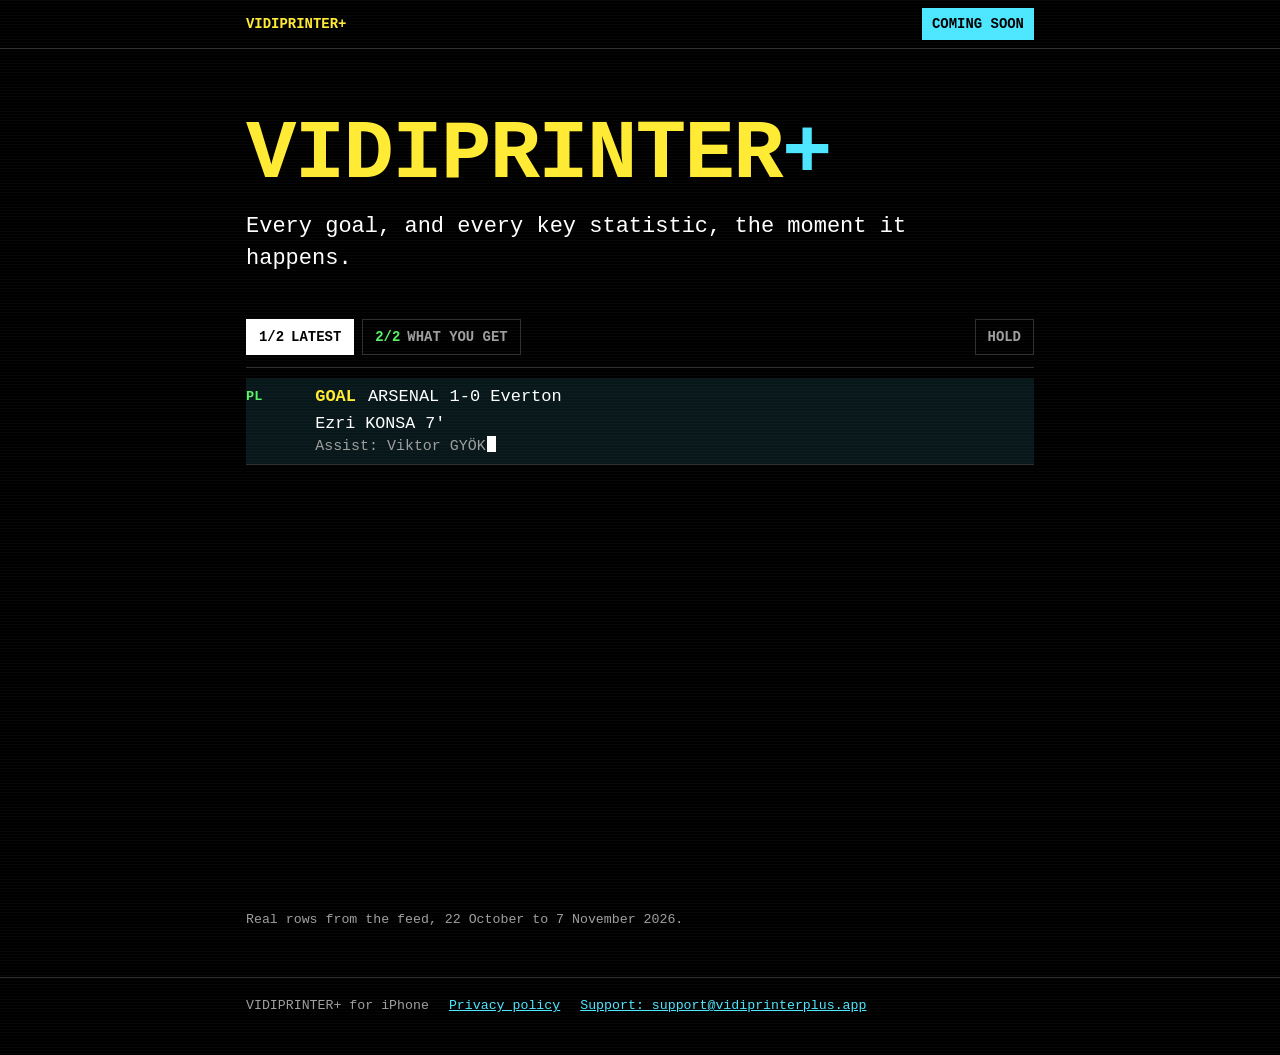
==== docs/index.html @ 86f397d5 "Latest feed: best lines from 22 Oct to 7 Nov; HOLD shows every row Seven rows picked by Mike, one st" ====
<!DOCTYPE html>
<!-- Built by site.py from template.html, content.json and highlights.json. Edit those, not this file. -->
<html lang="en-GB">
<head>
<meta charset="utf-8">
<meta name="viewport" content="width=device-width, initial-scale=1, viewport-fit=cover">
<title>Vidiprinter+</title>
<meta name="description" content="Vidiprinter+ for iPhone: every goal, and every key statistic, the moment it happens. Live vidiprinter, live stats and alerts for your games.">
<meta name="theme-color" content="#000000">
<meta property="og:title" content="Vidiprinter+">
<meta property="og:description" content="Every goal, and every key statistic, the moment it happens.">
<link rel="icon" href="data:image/svg+xml,%3Csvg xmlns='http://www.w3.org/2000/svg' viewBox='0 0 64 64'%3E%3Crect width='64' height='64' rx='12' fill='%23000'/%3E%3Ctext x='32' y='44' font-family='Menlo,monospace' font-weight='700' font-size='30' text-anchor='middle' fill='%23ffeb33'%3EV+%3C/text%3E%3C/svg%3E">
<link rel="stylesheet" href="style.css?v=749f2a13c0">
<script>document.documentElement.classList.add("js");</script>
</head>
<body>

<header class="bar">
  <div class="wrap">
    <span class="name">VIDIPRINTER+</span>
    <a class="get" href="#get">COMING SOON</a>
  </div>
</header>

<main class="wrap">
  <section class="hero">
    <h1>VIDIPRINTER<span class="plus">+</span></h1>
    <p class="tag">Every goal, and every key statistic, the moment it happens.</p>
  </section>

  <div class="strip">
    <div class="tabs" role="tablist" aria-label="Pages">
      <button class="chip" role="tab" id="tab-feed" aria-controls="page-feed" aria-selected="true"><span class="n" aria-hidden="true">1/2</span>Latest</button>
      <button class="chip" role="tab" id="tab-features" aria-controls="page-features" aria-selected="false"><span class="n" aria-hidden="true">2/2</span>What you get</button>
    </div>
    <button class="chip hold" id="hold" aria-pressed="false" aria-describedby="hold-help">Hold</button>
    <span class="sr" id="hold-help">Stops the typing and shows everything at once. Press again to restart it.</span>
  </div>

  <div class="screen">
    <section class="page" id="page-feed" role="tabpanel" aria-labelledby="tab-feed">
      <h2 class="sr">Latest</h2>
      <ul class="sr">
<li>PL FT: Liverpool 0-1 Arsenal. Arsenal climb to the top of the Premier League, above Manchester City. Arsenal&#x27;s first league win at Liverpool in 14 visits.</li>
<li>UEL FT: Bournemouth 3-0 AC Milan. AC Milan fail to register a shot on target.</li>
<li>CH GOAL: CARDIFF 5-4 Burnley. Alex ROBERTSON, 90 plus 4 minutes. Assist: Chris WILLOCK. Alex Robertson scores at both ends. Alex Robertson scores for the first time since April, 23 games ago.</li>
<li>PL GOAL: Aston Villa 1-1 MAN CITY. Erling HAALAND, 52 minutes. Assist: Iliman NDIAYE. Erling Haaland has scored in 9 games in a row.</li>
<li>WSL GOAL: MAN CITY W 5-0 West Ham W. Bunny SHAW, 74 minutes. Assist: Grace CLINTON. Hat-trick for Bunny Shaw.</li>
<li>UCL GOAL: Fenerbahçe 1-2 LIVERPOOL. Alexander ISAK, 69 minutes. Assist: Cody GAKPO. Alexander Isak scores 3 minutes after coming on.</li>
<li>PL GOAL: ARSENAL 1-0 Everton. Ezri KONSA, 7 minutes. Assist: Viktor GYÖKERES. Ezri Konsa&#x27;s first goal for Arsenal.</li>
      </ul>
      <div class="feed" id="feed" aria-hidden="true">
<div class="row"><span class="code">PL</span><div><div class="head"><span class="lab c-cyan">FT</span><span class="score">Liverpool 0-1 Arsenal</span></div><div class="ins"><span class="chev">›</span><span>Arsenal climb to the top of the Premier League, above Manchester City</span></div><div class="ins"><span class="chev">›</span><span>Arsenal&#x27;s first league win at Liverpool in 14 visits</span></div></div></div>
<div class="row"><span class="code">UEL</span><div><div class="head"><span class="lab c-cyan">FT</span><span class="score">Bournemouth 3-0 AC Milan</span></div><div class="ins"><span class="chev">›</span><span>AC Milan fail to register a shot on target</span></div></div></div>
<div class="row"><span class="code">CH</span><div><div class="head"><span class="lab c-yellow">GOAL</span><span class="score">CARDIFF 5-4 Burnley</span></div><div class="player">Alex ROBERTSON 90+4&#x27;</div><div class="assist">Assist: Chris WILLOCK</div><div class="ins"><span class="chev">›</span><span>Alex Robertson scores at both ends</span></div><div class="ins"><span class="chev">›</span><span>Alex Robertson scores for the first time since April, 23 games ago</span></div></div></div>
<div class="row"><span class="code">PL</span><div><div class="head"><span class="lab c-yellow">GOAL</span><span class="score">Aston Villa 1-1 MAN CITY</span></div><div class="player">Erling HAALAND 52&#x27;</div><div class="assist">Assist: Iliman NDIAYE</div><div class="ins"><span class="chev">›</span><span>Erling Haaland has scored in 9 games in a row</span></div></div></div>
<div class="row"><span class="code">WSL</span><div><div class="head"><span class="lab c-yellow">GOAL</span><span class="score">MAN CITY W 5-0 West Ham W</span></div><div class="player">Bunny SHAW 74&#x27;</div><div class="assist">Assist: Grace CLINTON</div><div class="ins"><span class="chev">›</span><span>Hat-trick for Bunny Shaw</span></div></div></div>
<div class="row"><span class="code">UCL</span><div><div class="head"><span class="lab c-yellow">GOAL</span><span class="score">Fenerbahçe 1-2 LIVERPOOL</span></div><div class="player">Alexander ISAK 69&#x27;</div><div class="assist">Assist: Cody GAKPO</div><div class="ins"><span class="chev">›</span><span>Alexander Isak scores 3 minutes after coming on</span></div></div></div>
<div class="row"><span class="code">PL</span><div><div class="head"><span class="lab c-yellow">GOAL</span><span class="score">ARSENAL 1-0 Everton</span></div><div class="player">Ezri KONSA 7&#x27;</div><div class="assist">Assist: Viktor GYÖKERES</div><div class="ins"><span class="chev">›</span><span>Ezri Konsa&#x27;s first goal for Arsenal</span></div></div></div>
      </div>
      <p class="note">Real rows from the feed, 22 October to 7 November 2026.</p>
    </section>

    <section class="page features" id="page-features" role="tabpanel" aria-labelledby="tab-features" hidden>
      <h2 class="sr">What you get</h2>
      <div class="sr">
<h3>GOAL: Every goal, the moment it goes in</h3><p>Goals, red cards, missed penalties, results, displayed as they happen.</p>
<h3>STATS: More than the score</h3><p>The story behind the goal. Debuts, hat-tricks, scoring runs, droughts ended and season milestones, displayed as soon as they happen.</p><p>At full time: the result in context, comebacks, winning runs and table moves.</p>
<h3>ALERTS: Never miss a moment</h3><p>Alerts for line-ups, kick-off, goals, red cards, missed penalties, half time and full time.</p><p>Vidiprinter+ supports push alerts, live activities and home screen widgets</p>
<h3>NO SPOILERS: Keep games out of your feed</h3><p>Streaming, or watching your game on delay? Hide your club&#x27;s matches from the vidiprinter feed so you never accidentally spoil the action.</p>
<h3>MY CLUB: Your team, front and centre</h3><p>Follow as many clubs as you like.</p><p>Each one has its own page featuring detailed stats, results and fixtures.</p>
<h3>TABLES: Standings, the way you want them</h3><p>Sort every league table by form, home and away record, goals for and against, xG, or between any two dates.</p>
<h3>SHARE: Post the line, not a screenshot</h3><p>Any stat line becomes an image for sharing on social media.</p>
<h3>NO ADS: Just the football</h3><p>No banners, no pop-ups, no betting promos. Nothing between you and the scores.</p>
<h3>FT: Football, top to bottom</h3><p>From the Premier League to the National League North and South in England, Women&#x27;s Super League, WSL 2 and domestic cups. Scottish Premiership to League Two, plus both cups.</p><p>Europe&#x27;s top leagues and cups, the Women&#x27;s Champions League and MLS.</p>
      </div>
      <div id="feat" aria-hidden="true">
<div class="row"><span class="code">LIVE</span><div><div class="head"><span class="lab c-yellow">GOAL</span><span class="score">Every goal, the moment it goes in</span></div><div class="ins"><span class="chev">›</span><span>Goals, red cards, missed penalties, results, displayed as they happen.</span></div></div></div>
<div class="row"><span class="code">FACT</span><div><div class="head"><span class="lab c-cyan">STATS</span><span class="score">More than the score</span></div><div class="ins"><span class="chev">›</span><span>The story behind the goal. Debuts, hat-tricks, scoring runs, droughts ended and season milestones, displayed as soon as they happen.</span></div><div class="ins"><span class="chev">›</span><span>At full time: the result in context, comebacks, winning runs and table moves.</span></div></div></div>
<div class="row"><span class="code">PUSH</span><div><div class="head"><span class="lab c-magenta">ALERTS</span><span class="score">Never miss a moment</span></div><div class="ins"><span class="chev">›</span><span>Alerts for line-ups, kick-off, goals, red cards, missed penalties, half time and full time.</span></div><div class="ins"><span class="chev">›</span><span>Vidiprinter+ supports push alerts, live activities and home screen widgets</span></div></div></div>
<div class="row"><span class="code">HIDE</span><div><div class="head"><span class="lab c-red">NO SPOILERS</span><span class="score">Keep games out of your feed</span></div><div class="ins"><span class="chev">›</span><span>Streaming, or watching your game on delay? Hide your club&#x27;s matches from the vidiprinter feed so you never accidentally spoil the action.</span></div></div></div>
<div class="row"><span class="code">FAN</span><div><div class="head"><span class="lab c-green">MY CLUB</span><span class="score">Your team, front and centre</span></div><div class="ins"><span class="chev">›</span><span>Follow as many clubs as you like.</span></div><div class="ins"><span class="chev">›</span><span>Each one has its own page featuring detailed stats, results and fixtures.</span></div></div></div>
<div class="row"><span class="code">TBL</span><div><div class="head"><span class="lab c-cyan">TABLES</span><span class="score">Standings, the way you want them</span></div><div class="ins"><span class="chev">›</span><span>Sort every league table by form, home and away record, goals for and against, xG, or between any two dates.</span></div></div></div>
<div class="row"><span class="code">SHR</span><div><div class="head"><span class="lab c-yellow">SHARE</span><span class="score">Post the line, not a screenshot</span></div><div class="ins"><span class="chev">›</span><span>Any stat line becomes an image for sharing on social media.</span></div></div></div>
<div class="row"><span class="code">NIL</span><div><div class="head"><span class="lab c-magenta">NO ADS</span><span class="score">Just the football</span></div><div class="ins"><span class="chev">›</span><span>No banners, no pop-ups, no betting promos. Nothing between you and the scores.</span></div></div></div>
<div class="row"><span class="code">ALL</span><div><div class="head"><span class="lab c-cyan">FT</span><span class="score">Football, top to bottom</span></div><div class="ins"><span class="chev">›</span><span>From the Premier League to the National League North and South in England, Women&#x27;s Super League, WSL 2 and domestic cups. Scottish Premiership to League Two, plus both cups.</span></div><div class="ins"><span class="chev">›</span><span>Europe&#x27;s top leagues and cups, the Women&#x27;s Champions League and MLS.</span></div></div></div>
      </div>

      <div class="cta" id="get">
        <a class="store soon" aria-disabled="true"><svg viewBox="0 0 24 24" aria-hidden="true"><path fill="currentColor" d="M16.4 12.6c0-2.5 2-3.6 2.1-3.7-1.2-1.7-3-1.9-3.6-2-1.5-.2-3 .9-3.8.9s-2-.9-3.3-.9c-1.7 0-3.3 1-4.2 2.5-1.8 3.1-.5 7.7 1.3 10.2.9 1.2 1.9 2.6 3.2 2.6 1.3-.1 1.8-.8 3.3-.8s2 .8 3.3.8c1.4 0 2.3-1.3 3.1-2.5 1-1.4 1.4-2.8 1.4-2.9 0 0-2.8-1.1-2.8-4.2zM13.9 5.1c.7-.8 1.2-2 1-3.1-1 0-2.2.7-2.9 1.5-.6.7-1.2 1.9-1 3 1.1.1 2.2-.6 2.9-1.4z"/></svg> COMING SOON TO THE APP STORE</a>
        <p class="price">For iPhone. Vidiprinter+ is £1.99 a month or £7.99 a year.</p>
      </div>
    </section>
  </div>
</main>

<footer>
  <div class="wrap">
    <span>VIDIPRINTER+ for iPhone</span>
    <a href="privacy.html">Privacy policy</a>
    <a href="mailto:support@vidiprinterplus.app">Support: support@vidiprinterplus.app</a>
  </div>
</footer>

<script>
(() => {
  const $ = (s) => document.querySelector(s);
  const SPEED = {"feed": 36, "features": 70};
  const still = matchMedia("(prefers-reduced-motion: reduce)").matches;
  if (still) document.documentElement.classList.add("still");

  /* Typing: a row's text comes out character by character, its lines
     appearing as they're reached, with the block cursor on the end. */
  const cursor = document.createElement("span");
  cursor.className = "cursor";
  cursor.setAttribute("aria-hidden", "true");
  let run = 0; // bumped to cancel whatever is typing
  let held = false;    // HOLD pressed: nothing moves
  let touched = false; // someone is using the keyboard or the tabs: stay on their page
  addEventListener("keydown", () => { touched = true; });
  const sleep = (ms) => new Promise((r) => setTimeout(r, ms));

  /* With `ghost`, the text still to come stays in the page, invisible, so
     the row keeps its full size and Safari's Listen to Page (which reads
     what's on the page) hears all of it. Without, lines appear as they're
     reached, as the feed's rows do. */
  function prepare(row, ghost = false) {
    const parts = [];
    const walk = document.createTreeWalker(row, NodeFilter.SHOW_TEXT);
    const nodes = [];
    for (let n; (n = walk.nextNode());) if (n.data.trim()) nodes.push(n);
    for (const n of nodes) {
      const block = n.parentElement.closest(".head, .player, .assist, .ins, .code");
      let g = null;
      if (ghost) {
        g = document.createElement("span");
        g.className = "ghost";
        g.textContent = n.data;
        n.after(g);
      }
      parts.push({ n, g, text: n.data, block });
      n.data = "";
    }
    if (!ghost) new Set(parts.map((p) => p.block).filter(Boolean)).forEach((b) => b.classList.add("wait"));
    return parts;
  }
  async function type(row, cps, id, parts = prepare(row)) {
    row.classList.remove("wait", "pending");
    const total = parts.reduce((s, p) => s + p.text.length, 0);
    const t0 = performance.now();
    let shown = 0;
    while (shown < total) {
      if (id !== run) return false;
      await new Promise(requestAnimationFrame);
      shown = Math.min(total, Math.floor((performance.now() - t0) / 1000 * cps) + 1);
      let left = shown, last = null;
      for (const p of parts) {
        const k = Math.min(p.text.length, left);
        left -= k;
        if (k > 0) { last = p; if (p.block) p.block.classList.remove("wait"); }
        if (p.n.data.length !== k) {
          p.n.data = p.text.slice(0, k);
          if (p.g) p.g.textContent = p.text.slice(k);
        }
      }
      if (last && cursor.previousSibling !== last.n) last.n.after(cursor);
    }
    return true;
  }
  const rowsOf = (box) => [...box.children].map((r) => r.outerHTML);
  function make(html) {
    const t = document.createElement("template");
    t.innerHTML = html;
    return t.content.firstElementChild;
  }

  /* Page 1: the feed. The rows are in the page newest first; they print
     oldest first, each at the top, as in the app. */
  const feed = $("#feed");
  const feedHTML = feed.innerHTML;
  const feedRows = rowsOf(feed).reverse();
  async function playFeed() {
    const id = ++run;
    if (still) return;
    feed.replaceChildren();
    for (const html of feedRows) {
      const row = make(html);
      row.classList.add("fresh", "wait");
      feed.prepend(row);
      row.nextElementSibling?.classList.remove("fresh");
      if (!(await type(row, SPEED.feed, id))) return;
      await sleep(420);
      if (id !== run) return;
    }
    feed.firstElementChild?.classList.remove("fresh");
    cursor.remove();
    $("#tab-features").classList.add("nudge");
    await sleep(2600);
    if (id !== run || touched) return;
    await wipe(id);
    if (id === run) show("features");
  }
  /* The page clears from the bottom up before the next one prints. */
  async function wipe(id) {
    cursor.remove();
    for (const r of [...feed.children].reverse()) {
      if (id !== run) return;
      r.classList.add("out");
      await sleep(70);
    }
    await sleep(160);
  }

  /* Page 2: what you get */
  const feat = $("#feat");
  const featHTML = feat.innerHTML;
  async function playFeatures() {
    const id = ++run;
    if (still) return;
    feat.innerHTML = featHTML;
    const cta = $("#get");
    cta.classList.add("wait");
    const rows = [...feat.children];
    rows.forEach((r) => r.classList.add("pending"));
    const parts = rows.map((r) => prepare(r, true));
    for (const [i, r] of rows.entries()) {
      if (!(await type(r, SPEED.features, id, parts[i]))) return;
      await sleep(140);
    }
    cursor.remove();
    if (id === run) cta.classList.remove("wait");
  }

  /* Subpages */
  const tabs = { feed: $("#tab-feed"), features: $("#tab-features") };
  const pages = { feed: $("#page-feed"), features: $("#page-features") };
  let current = null;
  function show(name, { replay = true } = {}) {
    current = name;
    for (const k in tabs) {
      tabs[k].setAttribute("aria-selected", String(k === name));
      tabs[k].tabIndex = k === name ? 0 : -1;
      pages[k].hidden = k !== name;
    }
    tabs.features.classList.remove("nudge");
    const want = name === "features" ? "#features" : "";
    if (location.hash !== want && (want || location.hash === "#features")) {
      try { history.replaceState(null, "", want || location.pathname + location.search); } catch (_) {}
    }
    if (replay && !held) (name === "feed" ? playFeed : playFeatures)();
  }
  tabs.feed.addEventListener("click", () => { touched = true; show("feed"); });
  tabs.features.addEventListener("click", () => { touched = true; show("features"); });
  /* HOLD (teletext's own key): stop the typing and show every row, until
     pressed again. */
  const hold = $("#hold");
  hold.addEventListener("click", () => {
    held = !held;
    hold.setAttribute("aria-pressed", String(held));
    document.documentElement.classList.toggle("held", held);
    if (held) {
      run++; cursor.remove();
      tabs.features.classList.remove("nudge");
      feed.innerHTML = feedHTML;
      feat.innerHTML = featHTML;
      $("#get").classList.remove("wait");
    } else {
      show(current);
    }
  });
  $(".tabs").addEventListener("keydown", (e) => {
    if (e.key !== "ArrowLeft" && e.key !== "ArrowRight") return;
    const next = current === "feed" ? "features" : "feed";
    show(next); tabs[next].focus();
  });
  /* Before the app is live, the header button leads to the button at the end. */
  document.querySelectorAll('a[href="#get"]').forEach((a) => a.addEventListener("click", (e) => {
    e.preventDefault();
    if (current !== "features" && !still) {
      show("features", { replay: false });
      run++; cursor.remove();
      feat.innerHTML = featHTML; $("#get").classList.remove("wait");
    }
    $("#get").scrollIntoView({ behavior: still ? "auto" : "smooth", block: "center" });
  }));

  if (!still) show(location.hash === "#features" ? "features" : "feed");
})();
</script>
</body>
</html>
---- docs/style.css ----
/* The app's Old School palette (Vidiprinter/Views/Teletext.swift), dark. */
:root {
  --bg: #000;
  --text: #fff;
  --yellow: #ffeb33;
  --cyan: #4de6ff;
  --green: #59f266;
  --red: #ff4d4d;
  --magenta: #ff66ff;
  --quiet: #9e9e9e;
  --sep: #2e2e2e;
  --mono: ui-monospace, "SF Mono", SFMono-Regular, Menlo, Consolas, "Liberation Mono", "Roboto Mono", monospace;
  --code-w: 3.6em;
  --bar-h: 49px; /* header height plus its 1px line */
  color-scheme: dark;
}
* { box-sizing: border-box; }
html { -webkit-text-size-adjust: 100%; }
body {
  margin: 0;
  background: var(--bg);
  color: var(--text);
  font-family: var(--mono);
  font-size: clamp(14px, 1.2vw + 10px, 17px);
  line-height: 1.45;
  overflow-x: hidden;
}
/* Faint scanlines, like the old set. Absolute over the whole page, not
   fixed: iPhone Safari colours the status bar strip from the fixed layer at
   the top edge, and a see-through fixed layer there let the page show. */
body { position: relative; }
body::after {
  content: "";
  position: absolute; inset: 0;
  pointer-events: none;
  background: repeating-linear-gradient(to bottom, rgba(255,255,255,.025) 0 1px, transparent 1px 3px);
  z-index: 50;
}
a { color: var(--cyan); }
.wrap {
  max-width: 820px; margin: 0 auto;
  padding: 0 max(16px, env(safe-area-inset-right)) 0 max(16px, env(safe-area-inset-left));
}

/* Header line: the name and the button */
/* Fixed, not sticky: iPhone Safari fills the status bar area with the colour
   of a fixed header at the top edge, so the page no longer shows through
   above it. The body is padded down by the bar's height to make room. */
html { scroll-padding-top: calc(var(--bar-h) + env(safe-area-inset-top)); }
body { padding-top: calc(var(--bar-h) + env(safe-area-inset-top)); }
.bar {
  position: fixed; top: 0; left: 0; right: 0; z-index: 40;
  padding-top: env(safe-area-inset-top);
  background: var(--bg);
  border-bottom: 1px solid var(--sep);
}
.bar .wrap {
  display: flex; align-items: center; justify-content: space-between; gap: 12px;
  height: 48px;
  font-size: .82em;
}
.bar .name { color: var(--yellow); font-weight: 700; }
.bar .get {
  background: var(--cyan); color: #000; text-decoration: none;
  font-weight: 700; padding: 6px 10px; white-space: nowrap;
}
.bar .get:hover, .bar .get:focus-visible { background: var(--yellow); }

/* Title */
.hero { padding: clamp(28px, 6vw, 64px) 0 18px; }
h1 {
  margin: 0;
  font-size: clamp(40px, 9vw, 84px);
  line-height: 1;
  letter-spacing: -.02em;
  color: var(--yellow);
  font-weight: 800;
}
h1 .plus { color: var(--cyan); }
.tag {
  margin: 14px 0 0;
  font-size: clamp(16px, 1.6vw + 11px, 22px);
  max-width: 34em;
}

/* Subpage strip, like the app's view chips */
.strip {
  display: flex; gap: 8px; flex-wrap: wrap;
  margin: 26px 0 12px;
}
.chip {
  font: inherit; font-size: .82em; font-weight: 700;
  color: var(--quiet); background: transparent;
  border: 1px solid var(--sep);
  padding: 7px 12px; cursor: pointer;
  text-transform: uppercase;
}
.tabs { display: flex; gap: 8px; flex-wrap: wrap; }
.hold { margin-left: auto; }
.hold[aria-pressed="true"] { color: #000; background: var(--yellow); border-color: var(--yellow); }
.chip .n { color: var(--green); margin-right: .5em; }
.chip[aria-selected="true"] { color: #000; background: var(--text); border-color: var(--text); }
.chip[aria-selected="true"] .n { color: #000; }
.chip:focus-visible { outline: 2px solid var(--cyan); outline-offset: 2px; }
.chip.nudge { animation: nudge 1.2s ease-in-out infinite; }
@keyframes nudge { 50% { border-color: var(--yellow); color: var(--yellow); } }

/* The screen */
.screen { border-top: 1px solid var(--sep); }
.page { padding-top: 10px; }
.feed {
  position: relative;
  height: clamp(380px, 58svh, 560px);
  overflow: hidden;
}
.feed::after {
  content: ""; position: absolute; left: 0; right: 0; bottom: 0; height: 90px;
  background: linear-gradient(transparent, var(--bg));
  pointer-events: none;
}
.note { color: var(--quiet); font-size: .78em; margin: 10px 0 0; }

/* A vidiprinter row (FeedRow) */
.row {
  display: grid;
  grid-template-columns: var(--code-w) 1fr;
  column-gap: 8px;
  padding: 7px 0;
  border-bottom: 1px solid var(--sep);
}
.row.fresh { background: rgba(77,230,255,.10); }
.code { color: var(--green); font-weight: 700; font-size: .8em; padding-top: .15em; white-space: nowrap; }
.head { display: flex; flex-wrap: wrap; column-gap: .7em; align-items: baseline; }
.lab { font-weight: 700; }
.c-yellow { color: var(--yellow); }
.c-cyan { color: var(--cyan); }
.c-green { color: var(--green); }
.c-red { color: var(--red); }
.c-magenta { color: var(--magenta); }
.c-grey { color: var(--quiet); }
.player { font-size: .98em; margin-top: 2px; }
.assist { color: var(--quiet); font-size: .88em; }
.ins { display: flex; gap: .5em; color: var(--quiet); font-size: .88em; margin: 3px 0 0 1.1em; }
.ins .chev { color: var(--cyan); }
.wait { display: none !important; }
.ghost { color: transparent; }
/* Feature rows not reached yet: no dividing line, so the space below the
   cursor reads as blank screen rather than empty boxes. */
.features .row.pending { border-bottom-color: transparent; }
.cursor {
  display: inline-block; width: .6em; height: 1.05em;
  background: var(--text); vertical-align: -.15em; margin-left: 1px;
  animation: blink 1s steps(1) infinite;
}
@keyframes blink { 50% { opacity: 0; } }
.row.out { opacity: 0; transform: translateX(-6px); transition: opacity .12s, transform .12s; }

/* Features page */
.features .row { padding: 14px 0; }
.features .head { font-size: 1.12em; }
.features .score { font-weight: 700; }
.features .ins { font-size: .92em; color: #c9c9c9; }
.strike { text-decoration: line-through; color: var(--quiet); }

.cta { padding: 28px 0 10px; transition: opacity .4s; }
.cta.wait { display: block !important; opacity: 0; visibility: hidden; }
.store {
  display: inline-flex; align-items: center; gap: 12px;
  background: var(--yellow); color: #000; text-decoration: none;
  font-weight: 800; font-size: 1.05em;
  padding: 14px 20px;
}
.store:hover, .store:focus-visible { background: var(--cyan); }
.store.soon, .store.soon:hover { background: transparent; color: var(--yellow); border: 2px solid var(--yellow); cursor: default; }
.store svg { width: 22px; height: 22px; flex: none; }
.price { color: var(--quiet); font-size: .85em; margin: 12px 0 0; }

footer { border-top: 1px solid var(--sep); margin-top: 48px; padding: 18px 0 40px; color: var(--quiet); font-size: .78em; }
footer .wrap { display: flex; flex-wrap: wrap; gap: 8px 20px; }

/* Without script, or with reduced motion: both pages, one after the other. */
html:not(.js) .strip, html.still .strip { display: none; }
html:not(.js) .page[hidden], html.still .page[hidden] { display: block; }
html.still .feed, html.held .feed, html:not(.js) .feed { height: auto; }
html.still .feed::after, html.held .feed::after, html:not(.js) .feed::after { display: none; }
html:not(.js) .features, html.still .features { margin-top: 32px; }
.sr { position: absolute; width: 1px; height: 1px; overflow: hidden; clip: rect(0 0 0 0); white-space: nowrap; }

/* The privacy policy, in the same look */
a.name { text-decoration: none; }
.policy { padding: clamp(28px, 6vw, 56px) 0 0; max-width: 46em; line-height: 1.6; }
.policy .eyebrow { color: var(--green); font-weight: 700; font-size: .82em; margin: 0 0 8px; text-transform: uppercase; }
.policy h1 { font-size: clamp(30px, 6vw, 48px); text-transform: uppercase; }
.policy .dates { color: var(--quiet); font-size: .85em; margin: 12px 0 28px; }
.policy .summary { border: 1px solid var(--cyan); padding: 16px 18px; margin-bottom: 36px; }
.policy .summary h2 { color: var(--cyan); font-size: .85em; text-transform: uppercase; margin: 0 0 10px; }
.policy section { margin-bottom: 34px; }
.policy .section-title { color: var(--yellow); font-size: 1.1em; margin: 0 0 12px; display: flex; gap: .7em; align-items: baseline; }
.policy .section-num { color: var(--green); font-size: .8em; }
.policy p { margin: 0 0 12px; color: #d6d6d6; }
.policy ul { margin: 0 0 12px; padding-left: 1.4em; color: #d6d6d6; }
.policy li { margin-bottom: 6px; }
.policy li::marker { color: var(--cyan); }
.policy strong { color: var(--text); }
.policy .table-wrap { overflow-x: auto; margin: 14px 0 18px; }
.policy table { width: 100%; border-collapse: collapse; font-size: .88em; }
.policy th, .policy td { text-align: left; padding: 9px 10px 9px 0; border-bottom: 1px solid var(--sep); vertical-align: top; }
.policy th { color: var(--green); font-size: .85em; text-transform: uppercase; }
.policy td { color: #d6d6d6; }
.policy td:first-child { color: var(--text); min-width: 9em; }
.policy .policy-note { color: var(--quiet); font-size: .85em; border-top: 1px solid var(--sep); padding-top: 18px; margin-top: 40px; }
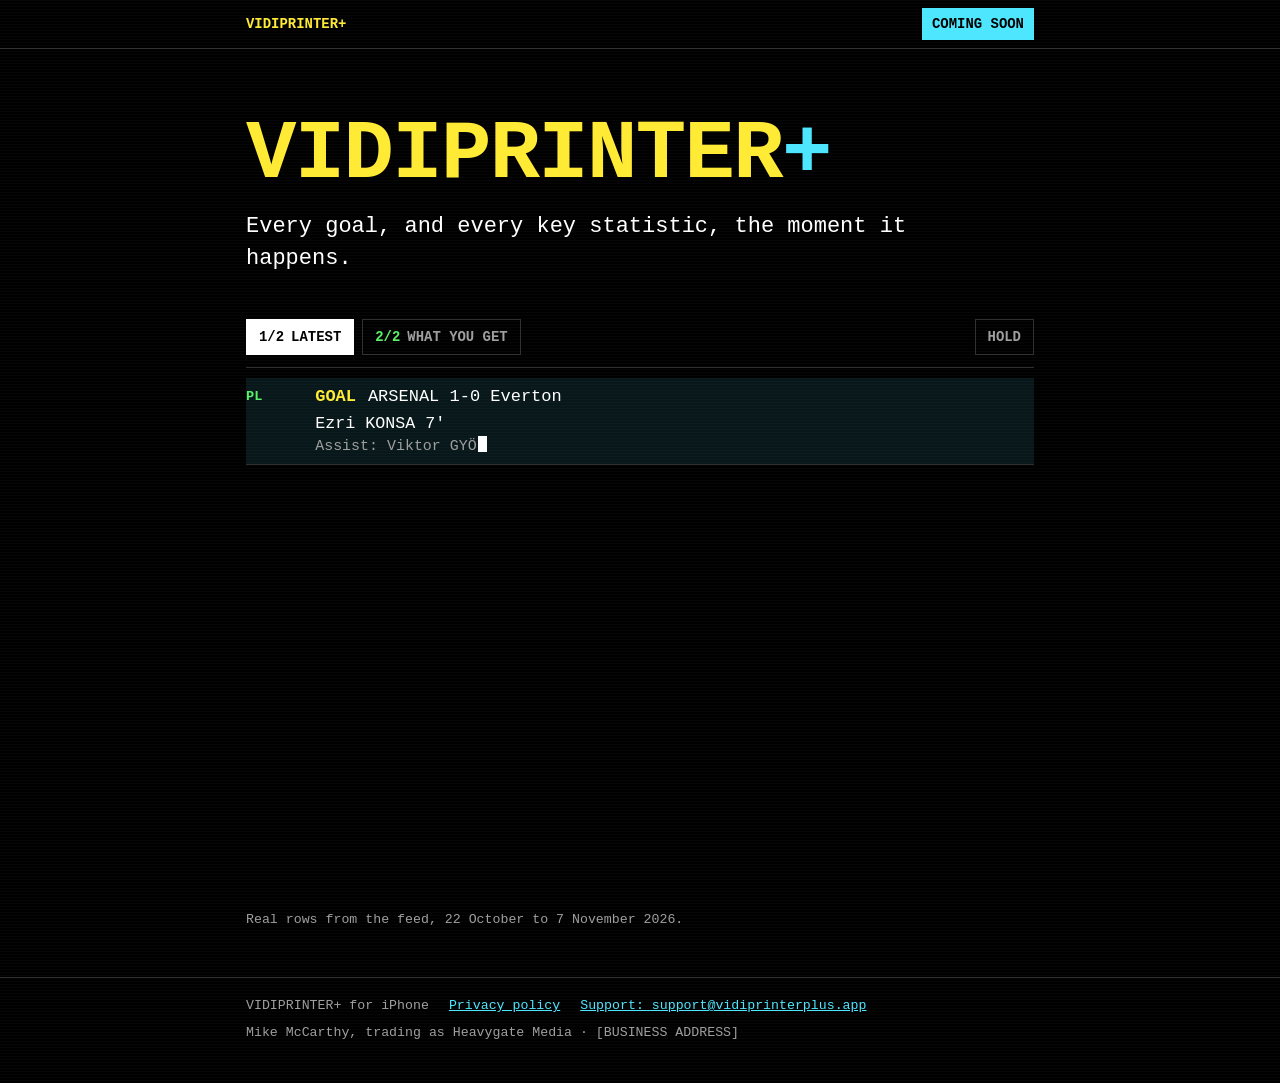
==== commit 91d96f41: "Merge remote-tracking branch 'origin/main' into trader-details" ====
--- a/docs/index.html
+++ b/docs/index.html
@@ -99,6 +99,7 @@
     <span>VIDIPRINTER+ for iPhone</span>
     <a href="privacy.html">Privacy policy</a>
     <a href="mailto:support@vidiprinterplus.app">Support: support@vidiprinterplus.app</a>
+    <span class="trader">Mike McCarthy, trading as Heavygate Media · [BUSINESS ADDRESS]</span>
   </div>
 </footer>
 
--- a/docs/style.css
+++ b/docs/style.css
@@ -177,6 +177,7 @@
 
 footer { border-top: 1px solid var(--sep); margin-top: 48px; padding: 18px 0 40px; color: var(--quiet); font-size: .78em; }
 footer .wrap { display: flex; flex-wrap: wrap; gap: 8px 20px; }
+footer .trader { flex-basis: 100%; }
 
 /* Without script, or with reduced motion: both pages, one after the other. */
 html:not(.js) .strip, html.still .strip { display: none; }
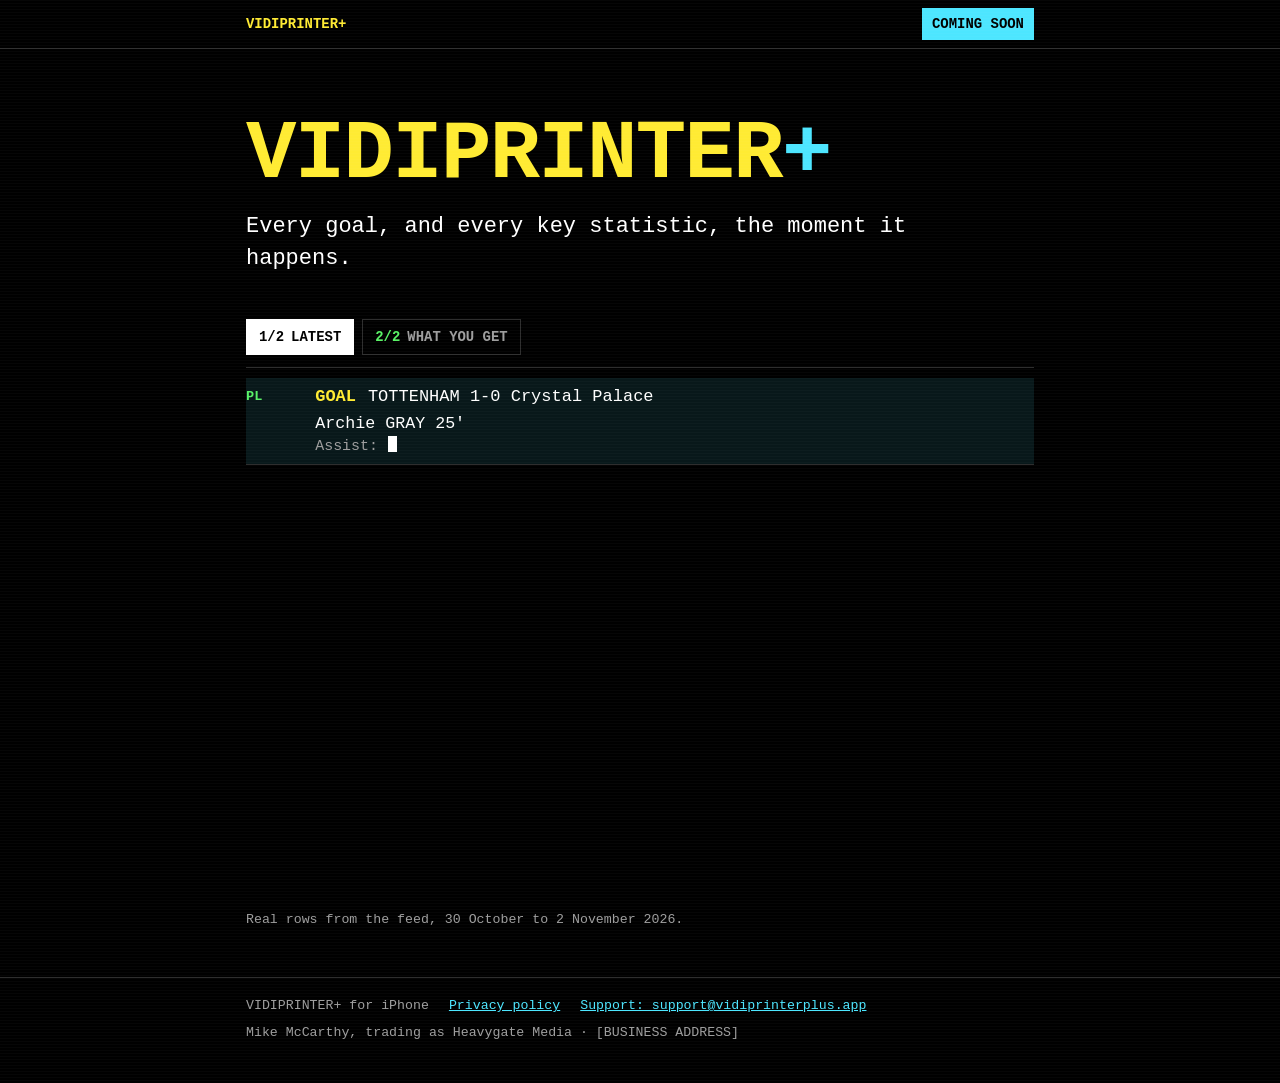
==== commit 0f97c43b: "Trading name: Heavygate Media Co-Authored-By: Claude Opus 5.5 <noreply@anthropic.com>" ====
--- a/docs/index.html
+++ b/docs/index.html
@@ -3,14 +3,14 @@
 <html lang="en-GB">
 <head>
 <meta charset="utf-8">
-<meta name="viewport" content="width=device-width, initial-scale=1, viewport-fit=cover">
+<meta name="viewport" content="width=device-width, initial-scale=1">
 <title>Vidiprinter+</title>
 <meta name="description" content="Vidiprinter+ for iPhone: every goal, and every key statistic, the moment it happens. Live vidiprinter, live stats and alerts for your games.">
 <meta name="theme-color" content="#000000">
 <meta property="og:title" content="Vidiprinter+">
 <meta property="og:description" content="Every goal, and every key statistic, the moment it happens.">
 <link rel="icon" href="data:image/svg+xml,%3Csvg xmlns='http://www.w3.org/2000/svg' viewBox='0 0 64 64'%3E%3Crect width='64' height='64' rx='12' fill='%23000'/%3E%3Ctext x='32' y='44' font-family='Menlo,monospace' font-weight='700' font-size='30' text-anchor='middle' fill='%23ffeb33'%3EV+%3C/text%3E%3C/svg%3E">
-<link rel="stylesheet" href="style.css?v=749f2a13c0">
+<link rel="stylesheet" href="style.css">
 <script>document.documentElement.classList.add("js");</script>
 </head>
 <body>
@@ -28,53 +28,28 @@
     <p class="tag">Every goal, and every key statistic, the moment it happens.</p>
   </section>
 
-  <div class="strip">
-    <div class="tabs" role="tablist" aria-label="Pages">
-      <button class="chip" role="tab" id="tab-feed" aria-controls="page-feed" aria-selected="true"><span class="n" aria-hidden="true">1/2</span>Latest</button>
-      <button class="chip" role="tab" id="tab-features" aria-controls="page-features" aria-selected="false"><span class="n" aria-hidden="true">2/2</span>What you get</button>
-    </div>
-    <button class="chip hold" id="hold" aria-pressed="false" aria-describedby="hold-help">Hold</button>
-    <span class="sr" id="hold-help">Stops the typing and shows everything at once. Press again to restart it.</span>
+  <div class="strip" role="tablist" aria-label="Pages">
+    <button class="chip" role="tab" id="tab-feed" aria-controls="page-feed" aria-selected="true"><span class="n">1/2</span>Latest</button>
+    <button class="chip" role="tab" id="tab-features" aria-controls="page-features" aria-selected="false"><span class="n">2/2</span>What you get</button>
   </div>
 
   <div class="screen">
     <section class="page" id="page-feed" role="tabpanel" aria-labelledby="tab-feed">
       <h2 class="sr">Latest</h2>
-      <ul class="sr">
-<li>PL FT: Liverpool 0-1 Arsenal. Arsenal climb to the top of the Premier League, above Manchester City. Arsenal&#x27;s first league win at Liverpool in 14 visits.</li>
-<li>UEL FT: Bournemouth 3-0 AC Milan. AC Milan fail to register a shot on target.</li>
-<li>CH GOAL: CARDIFF 5-4 Burnley. Alex ROBERTSON, 90 plus 4 minutes. Assist: Chris WILLOCK. Alex Robertson scores at both ends. Alex Robertson scores for the first time since April, 23 games ago.</li>
-<li>PL GOAL: Aston Villa 1-1 MAN CITY. Erling HAALAND, 52 minutes. Assist: Iliman NDIAYE. Erling Haaland has scored in 9 games in a row.</li>
-<li>WSL GOAL: MAN CITY W 5-0 West Ham W. Bunny SHAW, 74 minutes. Assist: Grace CLINTON. Hat-trick for Bunny Shaw.</li>
-<li>UCL GOAL: Fenerbahçe 1-2 LIVERPOOL. Alexander ISAK, 69 minutes. Assist: Cody GAKPO. Alexander Isak scores 3 minutes after coming on.</li>
-<li>PL GOAL: ARSENAL 1-0 Everton. Ezri KONSA, 7 minutes. Assist: Viktor GYÖKERES. Ezri Konsa&#x27;s first goal for Arsenal.</li>
-      </ul>
-      <div class="feed" id="feed" aria-hidden="true">
+      <div class="feed" id="feed" aria-live="off">
 <div class="row"><span class="code">PL</span><div><div class="head"><span class="lab c-cyan">FT</span><span class="score">Liverpool 0-1 Arsenal</span></div><div class="ins"><span class="chev">›</span><span>Arsenal climb to the top of the Premier League, above Manchester City</span></div><div class="ins"><span class="chev">›</span><span>Arsenal&#x27;s first league win at Liverpool in 14 visits</span></div></div></div>
-<div class="row"><span class="code">UEL</span><div><div class="head"><span class="lab c-cyan">FT</span><span class="score">Bournemouth 3-0 AC Milan</span></div><div class="ins"><span class="chev">›</span><span>AC Milan fail to register a shot on target</span></div></div></div>
-<div class="row"><span class="code">CH</span><div><div class="head"><span class="lab c-yellow">GOAL</span><span class="score">CARDIFF 5-4 Burnley</span></div><div class="player">Alex ROBERTSON 90+4&#x27;</div><div class="assist">Assist: Chris WILLOCK</div><div class="ins"><span class="chev">›</span><span>Alex Robertson scores at both ends</span></div><div class="ins"><span class="chev">›</span><span>Alex Robertson scores for the first time since April, 23 games ago</span></div></div></div>
-<div class="row"><span class="code">PL</span><div><div class="head"><span class="lab c-yellow">GOAL</span><span class="score">Aston Villa 1-1 MAN CITY</span></div><div class="player">Erling HAALAND 52&#x27;</div><div class="assist">Assist: Iliman NDIAYE</div><div class="ins"><span class="chev">›</span><span>Erling Haaland has scored in 9 games in a row</span></div></div></div>
-<div class="row"><span class="code">WSL</span><div><div class="head"><span class="lab c-yellow">GOAL</span><span class="score">MAN CITY W 5-0 West Ham W</span></div><div class="player">Bunny SHAW 74&#x27;</div><div class="assist">Assist: Grace CLINTON</div><div class="ins"><span class="chev">›</span><span>Hat-trick for Bunny Shaw</span></div></div></div>
-<div class="row"><span class="code">UCL</span><div><div class="head"><span class="lab c-yellow">GOAL</span><span class="score">Fenerbahçe 1-2 LIVERPOOL</span></div><div class="player">Alexander ISAK 69&#x27;</div><div class="assist">Assist: Cody GAKPO</div><div class="ins"><span class="chev">›</span><span>Alexander Isak scores 3 minutes after coming on</span></div></div></div>
-<div class="row"><span class="code">PL</span><div><div class="head"><span class="lab c-yellow">GOAL</span><span class="score">ARSENAL 1-0 Everton</span></div><div class="player">Ezri KONSA 7&#x27;</div><div class="assist">Assist: Viktor GYÖKERES</div><div class="ins"><span class="chev">›</span><span>Ezri Konsa&#x27;s first goal for Arsenal</span></div></div></div>
+<div class="row"><span class="code">NL</span><div><div class="head"><span class="lab c-cyan">FT</span><span class="score">Boreham Wood 4-3 Hartlepool</span></div><div class="ins"><span class="chev">›</span><span>Boreham Wood: 9 league wins in a row</span></div><div class="ins"><span class="chev">›</span><span>Boreham Wood unbeaten in 22 league games</span></div></div></div>
+<div class="row"><span class="code">L2</span><div><div class="head"><span class="lab c-yellow">GOAL</span><span class="score">SALFORD 2-1 Exeter</span></div><div class="player">Will AIMSON 88&#x27;</div><div class="assist">Assist: Abraham ODOH</div><div class="ins"><span class="chev">›</span><span>Will Aimson scores against his old club (Exeter City 2022-2024)</span></div><div class="ins"><span class="chev">›</span><span>Will Aimson&#x27;s first goal for Salford City</span></div></div></div>
+<div class="row"><span class="code">L1</span><div><div class="head"><span class="lab c-yellow">GOAL</span><span class="score">MK DONS 1-0 Doncaster</span></div><div class="player">Aaron COLLINS 2&#x27;</div><div class="assist">Assist: Marvin EKPITETA</div><div class="ins"><span class="chev">›</span><span>Aaron Collins is League One&#x27;s new top scorer with 10 goals</span></div></div></div>
+<div class="row"><span class="code">CH</span><div><div class="head"><span class="lab c-yellow">GOAL</span><span class="score">Lincoln 0-2 BIRMINGHAM</span></div><div class="player">August PRISKE 60&#x27;</div><div class="assist">Assist: Christoph KLARER</div><div class="ins"><span class="chev">›</span><span>August Priske has 6 goals in 8 games</span></div></div></div>
+<div class="row"><span class="code">PL</span><div><div class="head"><span class="lab c-yellow">GOAL</span><span class="score">TOTTENHAM 1-0 Crystal Palace</span></div><div class="player">Archie GRAY 25&#x27;</div><div class="assist">Assist: Mohammed KUDUS</div><div class="ins"><span class="chev">›</span><span>Archie Gray scores for the first time since February, 20 games ago</span></div></div></div>
       </div>
-      <p class="note">Real rows from the feed, 22 October to 7 November 2026.</p>
+      <p class="note">Real rows from the feed, 30 October to 2 November 2026.</p>
     </section>
 
     <section class="page features" id="page-features" role="tabpanel" aria-labelledby="tab-features" hidden>
       <h2 class="sr">What you get</h2>
-      <div class="sr">
-<h3>GOAL: Every goal, the moment it goes in</h3><p>Goals, red cards, missed penalties, results, displayed as they happen.</p>
-<h3>STATS: More than the score</h3><p>The story behind the goal. Debuts, hat-tricks, scoring runs, droughts ended and season milestones, displayed as soon as they happen.</p><p>At full time: the result in context, comebacks, winning runs and table moves.</p>
-<h3>ALERTS: Never miss a moment</h3><p>Alerts for line-ups, kick-off, goals, red cards, missed penalties, half time and full time.</p><p>Vidiprinter+ supports push alerts, live activities and home screen widgets</p>
-<h3>NO SPOILERS: Keep games out of your feed</h3><p>Streaming, or watching your game on delay? Hide your club&#x27;s matches from the vidiprinter feed so you never accidentally spoil the action.</p>
-<h3>MY CLUB: Your team, front and centre</h3><p>Follow as many clubs as you like.</p><p>Each one has its own page featuring detailed stats, results and fixtures.</p>
-<h3>TABLES: Standings, the way you want them</h3><p>Sort every league table by form, home and away record, goals for and against, xG, or between any two dates.</p>
-<h3>SHARE: Post the line, not a screenshot</h3><p>Any stat line becomes an image for sharing on social media.</p>
-<h3>NO ADS: Just the football</h3><p>No banners, no pop-ups, no betting promos. Nothing between you and the scores.</p>
-<h3>FT: Football, top to bottom</h3><p>From the Premier League to the National League North and South in England, Women&#x27;s Super League, WSL 2 and domestic cups. Scottish Premiership to League Two, plus both cups.</p><p>Europe&#x27;s top leagues and cups, the Women&#x27;s Champions League and MLS.</p>
-      </div>
-      <div id="feat" aria-hidden="true">
+      <div id="feat">
 <div class="row"><span class="code">LIVE</span><div><div class="head"><span class="lab c-yellow">GOAL</span><span class="score">Every goal, the moment it goes in</span></div><div class="ins"><span class="chev">›</span><span>Goals, red cards, missed penalties, results, displayed as they happen.</span></div></div></div>
 <div class="row"><span class="code">FACT</span><div><div class="head"><span class="lab c-cyan">STATS</span><span class="score">More than the score</span></div><div class="ins"><span class="chev">›</span><span>The story behind the goal. Debuts, hat-tricks, scoring runs, droughts ended and season milestones, displayed as soon as they happen.</span></div><div class="ins"><span class="chev">›</span><span>At full time: the result in context, comebacks, winning runs and table moves.</span></div></div></div>
 <div class="row"><span class="code">PUSH</span><div><div class="head"><span class="lab c-magenta">ALERTS</span><span class="score">Never miss a moment</span></div><div class="ins"><span class="chev">›</span><span>Alerts for line-ups, kick-off, goals, red cards, missed penalties, half time and full time.</span></div><div class="ins"><span class="chev">›</span><span>Vidiprinter+ supports push alerts, live activities and home screen widgets</span></div></div></div>
@@ -116,37 +91,23 @@
   cursor.className = "cursor";
   cursor.setAttribute("aria-hidden", "true");
   let run = 0; // bumped to cancel whatever is typing
-  let held = false;    // HOLD pressed: nothing moves
-  let touched = false; // someone is using the keyboard or the tabs: stay on their page
-  addEventListener("keydown", () => { touched = true; });
   const sleep = (ms) => new Promise((r) => setTimeout(r, ms));
 
-  /* With `ghost`, the text still to come stays in the page, invisible, so
-     the row keeps its full size and Safari's Listen to Page (which reads
-     what's on the page) hears all of it. Without, lines appear as they're
-     reached, as the feed's rows do. */
-  function prepare(row, ghost = false) {
+  function prepare(row) {
     const parts = [];
     const walk = document.createTreeWalker(row, NodeFilter.SHOW_TEXT);
-    const nodes = [];
-    for (let n; (n = walk.nextNode());) if (n.data.trim()) nodes.push(n);
-    for (const n of nodes) {
+    for (let n; (n = walk.nextNode());) {
+      if (!n.data.trim()) continue;
       const block = n.parentElement.closest(".head, .player, .assist, .ins, .code");
-      let g = null;
-      if (ghost) {
-        g = document.createElement("span");
-        g.className = "ghost";
-        g.textContent = n.data;
-        n.after(g);
-      }
-      parts.push({ n, g, text: n.data, block });
+      parts.push({ n, text: n.data, block });
       n.data = "";
     }
-    if (!ghost) new Set(parts.map((p) => p.block).filter(Boolean)).forEach((b) => b.classList.add("wait"));
+    new Set(parts.map((p) => p.block).filter(Boolean)).forEach((b) => b.classList.add("wait"));
     return parts;
   }
-  async function type(row, cps, id, parts = prepare(row)) {
-    row.classList.remove("wait", "pending");
+  async function type(row, cps, id) {
+    const parts = prepare(row);
+    row.classList.remove("wait");
     const total = parts.reduce((s, p) => s + p.text.length, 0);
     const t0 = performance.now();
     let shown = 0;
@@ -159,10 +120,7 @@
         const k = Math.min(p.text.length, left);
         left -= k;
         if (k > 0) { last = p; if (p.block) p.block.classList.remove("wait"); }
-        if (p.n.data.length !== k) {
-          p.n.data = p.text.slice(0, k);
-          if (p.g) p.g.textContent = p.text.slice(k);
-        }
+        if (p.n.data.length !== k) p.n.data = p.text.slice(0, k);
       }
       if (last && cursor.previousSibling !== last.n) last.n.after(cursor);
     }
@@ -178,7 +136,6 @@
   /* Page 1: the feed. The rows are in the page newest first; they print
      oldest first, each at the top, as in the app. */
   const feed = $("#feed");
-  const feedHTML = feed.innerHTML;
   const feedRows = rowsOf(feed).reverse();
   async function playFeed() {
     const id = ++run;
@@ -197,7 +154,7 @@
     cursor.remove();
     $("#tab-features").classList.add("nudge");
     await sleep(2600);
-    if (id !== run || touched) return;
+    if (id !== run) return;
     await wipe(id);
     if (id === run) show("features");
   }
@@ -222,10 +179,9 @@
     const cta = $("#get");
     cta.classList.add("wait");
     const rows = [...feat.children];
-    rows.forEach((r) => r.classList.add("pending"));
-    const parts = rows.map((r) => prepare(r, true));
-    for (const [i, r] of rows.entries()) {
-      if (!(await type(r, SPEED.features, id, parts[i]))) return;
+    rows.forEach((r) => r.classList.add("wait"));
+    for (const r of rows) {
+      if (!(await type(r, SPEED.features, id))) return;
       await sleep(140);
     }
     cursor.remove();
@@ -248,28 +204,11 @@
     if (location.hash !== want && (want || location.hash === "#features")) {
       try { history.replaceState(null, "", want || location.pathname + location.search); } catch (_) {}
     }
-    if (replay && !held) (name === "feed" ? playFeed : playFeatures)();
-  }
-  tabs.feed.addEventListener("click", () => { touched = true; show("feed"); });
-  tabs.features.addEventListener("click", () => { touched = true; show("features"); });
-  /* HOLD (teletext's own key): stop the typing and show every row, until
-     pressed again. */
-  const hold = $("#hold");
-  hold.addEventListener("click", () => {
-    held = !held;
-    hold.setAttribute("aria-pressed", String(held));
-    document.documentElement.classList.toggle("held", held);
-    if (held) {
-      run++; cursor.remove();
-      tabs.features.classList.remove("nudge");
-      feed.innerHTML = feedHTML;
-      feat.innerHTML = featHTML;
-      $("#get").classList.remove("wait");
-    } else {
-      show(current);
-    }
-  });
-  $(".tabs").addEventListener("keydown", (e) => {
+    if (replay) (name === "feed" ? playFeed : playFeatures)();
+  }
+  tabs.feed.addEventListener("click", () => show("feed"));
+  tabs.features.addEventListener("click", () => show("features"));
+  $(".strip").addEventListener("keydown", (e) => {
     if (e.key !== "ArrowLeft" && e.key !== "ArrowRight") return;
     const next = current === "feed" ? "features" : "feed";
     show(next); tabs[next].focus();
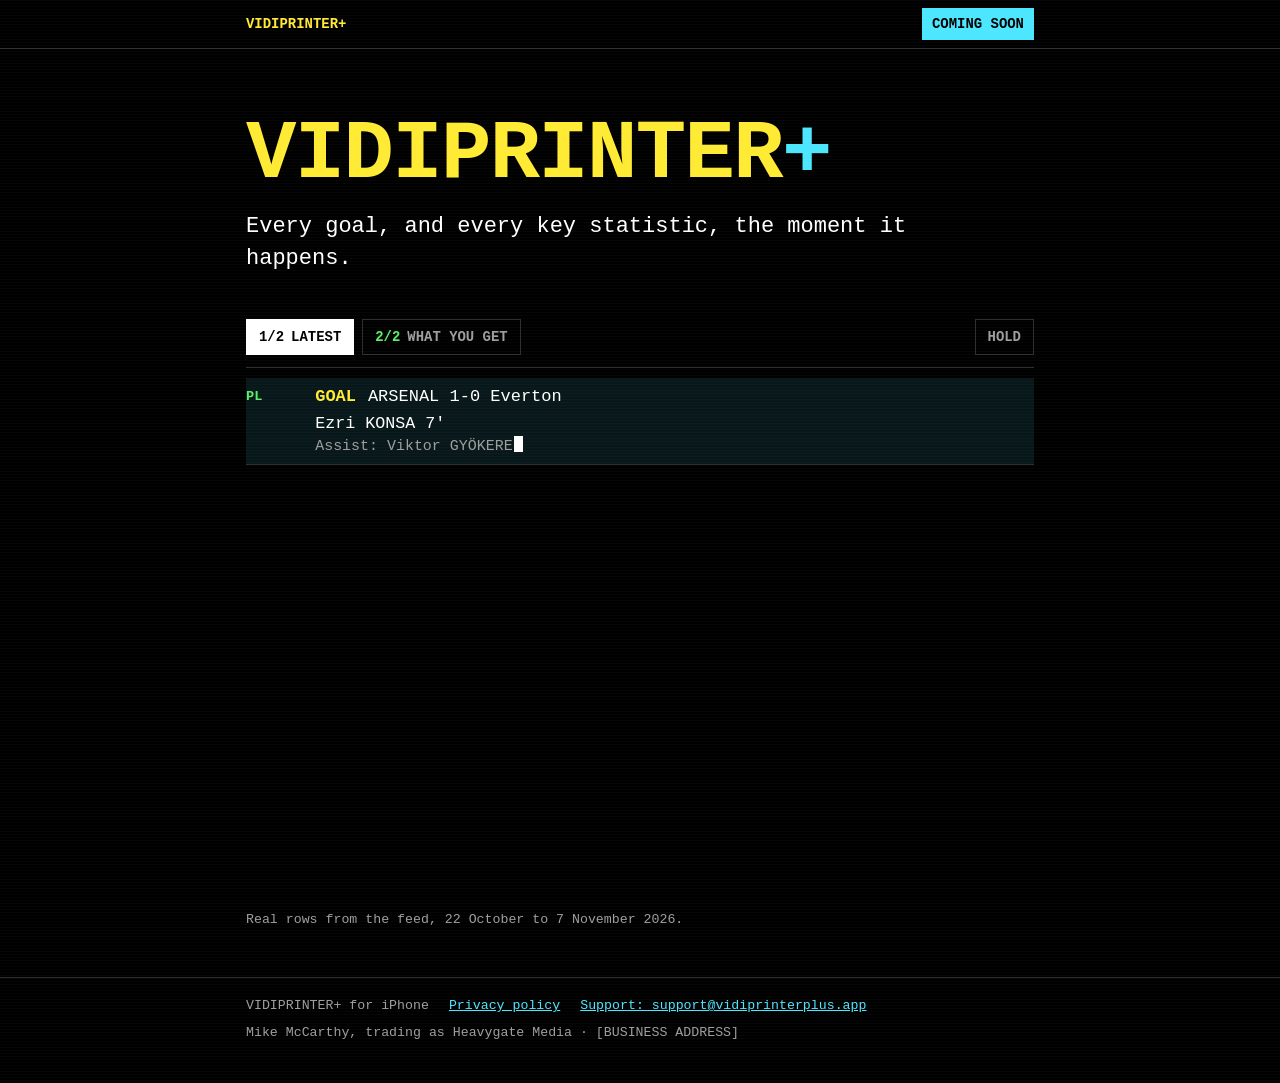
==== commit ba0052e0: "Rebuild after merging main Co-Authored-By: Claude Opus 5.5 <noreply@anthropic.com>" ====
--- a/docs/index.html
+++ b/docs/index.html
@@ -3,14 +3,14 @@
 <html lang="en-GB">
 <head>
 <meta charset="utf-8">
-<meta name="viewport" content="width=device-width, initial-scale=1">
+<meta name="viewport" content="width=device-width, initial-scale=1, viewport-fit=cover">
 <title>Vidiprinter+</title>
 <meta name="description" content="Vidiprinter+ for iPhone: every goal, and every key statistic, the moment it happens. Live vidiprinter, live stats and alerts for your games.">
 <meta name="theme-color" content="#000000">
 <meta property="og:title" content="Vidiprinter+">
 <meta property="og:description" content="Every goal, and every key statistic, the moment it happens.">
 <link rel="icon" href="data:image/svg+xml,%3Csvg xmlns='http://www.w3.org/2000/svg' viewBox='0 0 64 64'%3E%3Crect width='64' height='64' rx='12' fill='%23000'/%3E%3Ctext x='32' y='44' font-family='Menlo,monospace' font-weight='700' font-size='30' text-anchor='middle' fill='%23ffeb33'%3EV+%3C/text%3E%3C/svg%3E">
-<link rel="stylesheet" href="style.css">
+<link rel="stylesheet" href="style.css?v=c1fd271449">
 <script>document.documentElement.classList.add("js");</script>
 </head>
 <body>
@@ -28,28 +28,53 @@
     <p class="tag">Every goal, and every key statistic, the moment it happens.</p>
   </section>
 
-  <div class="strip" role="tablist" aria-label="Pages">
-    <button class="chip" role="tab" id="tab-feed" aria-controls="page-feed" aria-selected="true"><span class="n">1/2</span>Latest</button>
-    <button class="chip" role="tab" id="tab-features" aria-controls="page-features" aria-selected="false"><span class="n">2/2</span>What you get</button>
+  <div class="strip">
+    <div class="tabs" role="tablist" aria-label="Pages">
+      <button class="chip" role="tab" id="tab-feed" aria-controls="page-feed" aria-selected="true"><span class="n" aria-hidden="true">1/2</span>Latest</button>
+      <button class="chip" role="tab" id="tab-features" aria-controls="page-features" aria-selected="false"><span class="n" aria-hidden="true">2/2</span>What you get</button>
+    </div>
+    <button class="chip hold" id="hold" aria-pressed="false" aria-describedby="hold-help">Hold</button>
+    <span class="sr" id="hold-help">Stops the typing and shows everything at once. Press again to restart it.</span>
   </div>
 
   <div class="screen">
     <section class="page" id="page-feed" role="tabpanel" aria-labelledby="tab-feed">
       <h2 class="sr">Latest</h2>
-      <div class="feed" id="feed" aria-live="off">
+      <ul class="sr">
+<li>PL FT: Liverpool 0-1 Arsenal. Arsenal climb to the top of the Premier League, above Manchester City. Arsenal&#x27;s first league win at Liverpool in 14 visits.</li>
+<li>UEL FT: Bournemouth 3-0 AC Milan. AC Milan fail to register a shot on target.</li>
+<li>CH GOAL: CARDIFF 5-4 Burnley. Alex ROBERTSON, 90 plus 4 minutes. Assist: Chris WILLOCK. Alex Robertson scores at both ends. Alex Robertson scores for the first time since April, 23 games ago.</li>
+<li>PL GOAL: Aston Villa 1-1 MAN CITY. Erling HAALAND, 52 minutes. Assist: Iliman NDIAYE. Erling Haaland has scored in 9 games in a row.</li>
+<li>WSL GOAL: MAN CITY W 5-0 West Ham W. Bunny SHAW, 74 minutes. Assist: Grace CLINTON. Hat-trick for Bunny Shaw.</li>
+<li>UCL GOAL: Fenerbahçe 1-2 LIVERPOOL. Alexander ISAK, 69 minutes. Assist: Cody GAKPO. Alexander Isak scores 3 minutes after coming on.</li>
+<li>PL GOAL: ARSENAL 1-0 Everton. Ezri KONSA, 7 minutes. Assist: Viktor GYÖKERES. Ezri Konsa&#x27;s first goal for Arsenal.</li>
+      </ul>
+      <div class="feed" id="feed" aria-hidden="true">
 <div class="row"><span class="code">PL</span><div><div class="head"><span class="lab c-cyan">FT</span><span class="score">Liverpool 0-1 Arsenal</span></div><div class="ins"><span class="chev">›</span><span>Arsenal climb to the top of the Premier League, above Manchester City</span></div><div class="ins"><span class="chev">›</span><span>Arsenal&#x27;s first league win at Liverpool in 14 visits</span></div></div></div>
-<div class="row"><span class="code">NL</span><div><div class="head"><span class="lab c-cyan">FT</span><span class="score">Boreham Wood 4-3 Hartlepool</span></div><div class="ins"><span class="chev">›</span><span>Boreham Wood: 9 league wins in a row</span></div><div class="ins"><span class="chev">›</span><span>Boreham Wood unbeaten in 22 league games</span></div></div></div>
-<div class="row"><span class="code">L2</span><div><div class="head"><span class="lab c-yellow">GOAL</span><span class="score">SALFORD 2-1 Exeter</span></div><div class="player">Will AIMSON 88&#x27;</div><div class="assist">Assist: Abraham ODOH</div><div class="ins"><span class="chev">›</span><span>Will Aimson scores against his old club (Exeter City 2022-2024)</span></div><div class="ins"><span class="chev">›</span><span>Will Aimson&#x27;s first goal for Salford City</span></div></div></div>
-<div class="row"><span class="code">L1</span><div><div class="head"><span class="lab c-yellow">GOAL</span><span class="score">MK DONS 1-0 Doncaster</span></div><div class="player">Aaron COLLINS 2&#x27;</div><div class="assist">Assist: Marvin EKPITETA</div><div class="ins"><span class="chev">›</span><span>Aaron Collins is League One&#x27;s new top scorer with 10 goals</span></div></div></div>
-<div class="row"><span class="code">CH</span><div><div class="head"><span class="lab c-yellow">GOAL</span><span class="score">Lincoln 0-2 BIRMINGHAM</span></div><div class="player">August PRISKE 60&#x27;</div><div class="assist">Assist: Christoph KLARER</div><div class="ins"><span class="chev">›</span><span>August Priske has 6 goals in 8 games</span></div></div></div>
-<div class="row"><span class="code">PL</span><div><div class="head"><span class="lab c-yellow">GOAL</span><span class="score">TOTTENHAM 1-0 Crystal Palace</span></div><div class="player">Archie GRAY 25&#x27;</div><div class="assist">Assist: Mohammed KUDUS</div><div class="ins"><span class="chev">›</span><span>Archie Gray scores for the first time since February, 20 games ago</span></div></div></div>
-      </div>
-      <p class="note">Real rows from the feed, 30 October to 2 November 2026.</p>
+<div class="row"><span class="code">UEL</span><div><div class="head"><span class="lab c-cyan">FT</span><span class="score">Bournemouth 3-0 AC Milan</span></div><div class="ins"><span class="chev">›</span><span>AC Milan fail to register a shot on target</span></div></div></div>
+<div class="row"><span class="code">CH</span><div><div class="head"><span class="lab c-yellow">GOAL</span><span class="score">CARDIFF 5-4 Burnley</span></div><div class="player">Alex ROBERTSON 90+4&#x27;</div><div class="assist">Assist: Chris WILLOCK</div><div class="ins"><span class="chev">›</span><span>Alex Robertson scores at both ends</span></div><div class="ins"><span class="chev">›</span><span>Alex Robertson scores for the first time since April, 23 games ago</span></div></div></div>
+<div class="row"><span class="code">PL</span><div><div class="head"><span class="lab c-yellow">GOAL</span><span class="score">Aston Villa 1-1 MAN CITY</span></div><div class="player">Erling HAALAND 52&#x27;</div><div class="assist">Assist: Iliman NDIAYE</div><div class="ins"><span class="chev">›</span><span>Erling Haaland has scored in 9 games in a row</span></div></div></div>
+<div class="row"><span class="code">WSL</span><div><div class="head"><span class="lab c-yellow">GOAL</span><span class="score">MAN CITY W 5-0 West Ham W</span></div><div class="player">Bunny SHAW 74&#x27;</div><div class="assist">Assist: Grace CLINTON</div><div class="ins"><span class="chev">›</span><span>Hat-trick for Bunny Shaw</span></div></div></div>
+<div class="row"><span class="code">UCL</span><div><div class="head"><span class="lab c-yellow">GOAL</span><span class="score">Fenerbahçe 1-2 LIVERPOOL</span></div><div class="player">Alexander ISAK 69&#x27;</div><div class="assist">Assist: Cody GAKPO</div><div class="ins"><span class="chev">›</span><span>Alexander Isak scores 3 minutes after coming on</span></div></div></div>
+<div class="row"><span class="code">PL</span><div><div class="head"><span class="lab c-yellow">GOAL</span><span class="score">ARSENAL 1-0 Everton</span></div><div class="player">Ezri KONSA 7&#x27;</div><div class="assist">Assist: Viktor GYÖKERES</div><div class="ins"><span class="chev">›</span><span>Ezri Konsa&#x27;s first goal for Arsenal</span></div></div></div>
+      </div>
+      <p class="note">Real rows from the feed, 22 October to 7 November 2026.</p>
     </section>
 
     <section class="page features" id="page-features" role="tabpanel" aria-labelledby="tab-features" hidden>
       <h2 class="sr">What you get</h2>
-      <div id="feat">
+      <div class="sr">
+<h3>GOAL: Every goal, the moment it goes in</h3><p>Goals, red cards, missed penalties, results, displayed as they happen.</p>
+<h3>STATS: More than the score</h3><p>The story behind the goal. Debuts, hat-tricks, scoring runs, droughts ended and season milestones, displayed as soon as they happen.</p><p>At full time: the result in context, comebacks, winning runs and table moves.</p>
+<h3>ALERTS: Never miss a moment</h3><p>Alerts for line-ups, kick-off, goals, red cards, missed penalties, half time and full time.</p><p>Vidiprinter+ supports push alerts, live activities and home screen widgets</p>
+<h3>NO SPOILERS: Keep games out of your feed</h3><p>Streaming, or watching your game on delay? Hide your club&#x27;s matches from the vidiprinter feed so you never accidentally spoil the action.</p>
+<h3>MY CLUB: Your team, front and centre</h3><p>Follow as many clubs as you like.</p><p>Each one has its own page featuring detailed stats, results and fixtures.</p>
+<h3>TABLES: Standings, the way you want them</h3><p>Sort every league table by form, home and away record, goals for and against, xG, or between any two dates.</p>
+<h3>SHARE: Post the line, not a screenshot</h3><p>Any stat line becomes an image for sharing on social media.</p>
+<h3>NO ADS: Just the football</h3><p>No banners, no pop-ups, no betting promos. Nothing between you and the scores.</p>
+<h3>FT: Football, top to bottom</h3><p>From the Premier League to the National League North and South in England, Women&#x27;s Super League, WSL 2 and domestic cups. Scottish Premiership to League Two, plus both cups.</p><p>Europe&#x27;s top leagues and cups, the Women&#x27;s Champions League and MLS.</p>
+      </div>
+      <div id="feat" aria-hidden="true">
 <div class="row"><span class="code">LIVE</span><div><div class="head"><span class="lab c-yellow">GOAL</span><span class="score">Every goal, the moment it goes in</span></div><div class="ins"><span class="chev">›</span><span>Goals, red cards, missed penalties, results, displayed as they happen.</span></div></div></div>
 <div class="row"><span class="code">FACT</span><div><div class="head"><span class="lab c-cyan">STATS</span><span class="score">More than the score</span></div><div class="ins"><span class="chev">›</span><span>The story behind the goal. Debuts, hat-tricks, scoring runs, droughts ended and season milestones, displayed as soon as they happen.</span></div><div class="ins"><span class="chev">›</span><span>At full time: the result in context, comebacks, winning runs and table moves.</span></div></div></div>
 <div class="row"><span class="code">PUSH</span><div><div class="head"><span class="lab c-magenta">ALERTS</span><span class="score">Never miss a moment</span></div><div class="ins"><span class="chev">›</span><span>Alerts for line-ups, kick-off, goals, red cards, missed penalties, half time and full time.</span></div><div class="ins"><span class="chev">›</span><span>Vidiprinter+ supports push alerts, live activities and home screen widgets</span></div></div></div>
@@ -91,23 +116,37 @@
   cursor.className = "cursor";
   cursor.setAttribute("aria-hidden", "true");
   let run = 0; // bumped to cancel whatever is typing
+  let held = false;    // HOLD pressed: nothing moves
+  let touched = false; // someone is using the keyboard or the tabs: stay on their page
+  addEventListener("keydown", () => { touched = true; });
   const sleep = (ms) => new Promise((r) => setTimeout(r, ms));
 
-  function prepare(row) {
+  /* With `ghost`, the text still to come stays in the page, invisible, so
+     the row keeps its full size and Safari's Listen to Page (which reads
+     what's on the page) hears all of it. Without, lines appear as they're
+     reached, as the feed's rows do. */
+  function prepare(row, ghost = false) {
     const parts = [];
     const walk = document.createTreeWalker(row, NodeFilter.SHOW_TEXT);
-    for (let n; (n = walk.nextNode());) {
-      if (!n.data.trim()) continue;
+    const nodes = [];
+    for (let n; (n = walk.nextNode());) if (n.data.trim()) nodes.push(n);
+    for (const n of nodes) {
       const block = n.parentElement.closest(".head, .player, .assist, .ins, .code");
-      parts.push({ n, text: n.data, block });
+      let g = null;
+      if (ghost) {
+        g = document.createElement("span");
+        g.className = "ghost";
+        g.textContent = n.data;
+        n.after(g);
+      }
+      parts.push({ n, g, text: n.data, block });
       n.data = "";
     }
-    new Set(parts.map((p) => p.block).filter(Boolean)).forEach((b) => b.classList.add("wait"));
+    if (!ghost) new Set(parts.map((p) => p.block).filter(Boolean)).forEach((b) => b.classList.add("wait"));
     return parts;
   }
-  async function type(row, cps, id) {
-    const parts = prepare(row);
-    row.classList.remove("wait");
+  async function type(row, cps, id, parts = prepare(row)) {
+    row.classList.remove("wait", "pending");
     const total = parts.reduce((s, p) => s + p.text.length, 0);
     const t0 = performance.now();
     let shown = 0;
@@ -120,7 +159,10 @@
         const k = Math.min(p.text.length, left);
         left -= k;
         if (k > 0) { last = p; if (p.block) p.block.classList.remove("wait"); }
-        if (p.n.data.length !== k) p.n.data = p.text.slice(0, k);
+        if (p.n.data.length !== k) {
+          p.n.data = p.text.slice(0, k);
+          if (p.g) p.g.textContent = p.text.slice(k);
+        }
       }
       if (last && cursor.previousSibling !== last.n) last.n.after(cursor);
     }
@@ -136,6 +178,7 @@
   /* Page 1: the feed. The rows are in the page newest first; they print
      oldest first, each at the top, as in the app. */
   const feed = $("#feed");
+  const feedHTML = feed.innerHTML;
   const feedRows = rowsOf(feed).reverse();
   async function playFeed() {
     const id = ++run;
@@ -154,7 +197,7 @@
     cursor.remove();
     $("#tab-features").classList.add("nudge");
     await sleep(2600);
-    if (id !== run) return;
+    if (id !== run || touched) return;
     await wipe(id);
     if (id === run) show("features");
   }
@@ -179,9 +222,10 @@
     const cta = $("#get");
     cta.classList.add("wait");
     const rows = [...feat.children];
-    rows.forEach((r) => r.classList.add("wait"));
-    for (const r of rows) {
-      if (!(await type(r, SPEED.features, id))) return;
+    rows.forEach((r) => r.classList.add("pending"));
+    const parts = rows.map((r) => prepare(r, true));
+    for (const [i, r] of rows.entries()) {
+      if (!(await type(r, SPEED.features, id, parts[i]))) return;
       await sleep(140);
     }
     cursor.remove();
@@ -204,11 +248,28 @@
     if (location.hash !== want && (want || location.hash === "#features")) {
       try { history.replaceState(null, "", want || location.pathname + location.search); } catch (_) {}
     }
-    if (replay) (name === "feed" ? playFeed : playFeatures)();
-  }
-  tabs.feed.addEventListener("click", () => show("feed"));
-  tabs.features.addEventListener("click", () => show("features"));
-  $(".strip").addEventListener("keydown", (e) => {
+    if (replay && !held) (name === "feed" ? playFeed : playFeatures)();
+  }
+  tabs.feed.addEventListener("click", () => { touched = true; show("feed"); });
+  tabs.features.addEventListener("click", () => { touched = true; show("features"); });
+  /* HOLD (teletext's own key): stop the typing and show every row, until
+     pressed again. */
+  const hold = $("#hold");
+  hold.addEventListener("click", () => {
+    held = !held;
+    hold.setAttribute("aria-pressed", String(held));
+    document.documentElement.classList.toggle("held", held);
+    if (held) {
+      run++; cursor.remove();
+      tabs.features.classList.remove("nudge");
+      feed.innerHTML = feedHTML;
+      feat.innerHTML = featHTML;
+      $("#get").classList.remove("wait");
+    } else {
+      show(current);
+    }
+  });
+  $(".tabs").addEventListener("keydown", (e) => {
     if (e.key !== "ArrowLeft" && e.key !== "ArrowRight") return;
     const next = current === "feed" ? "features" : "feed";
     show(next); tabs[next].focus();
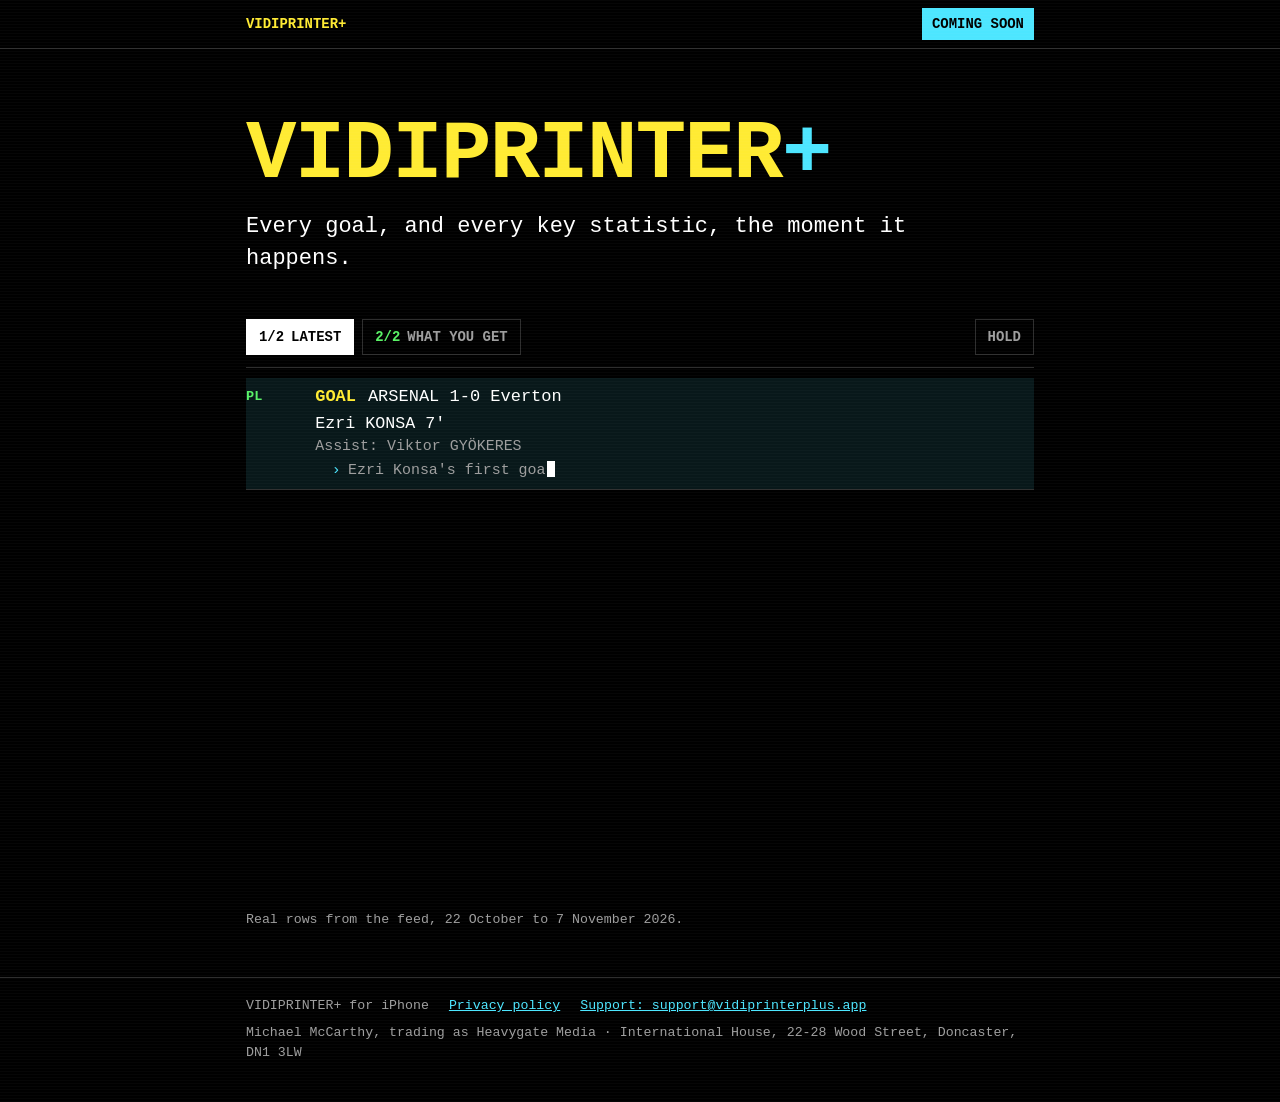
==== commit afec8871: "Trader details: Doncaster address, ICO registration ZC304085, legal name Co-Authored-By: Claude Opus" ====
--- a/docs/index.html
+++ b/docs/index.html
@@ -99,7 +99,7 @@
     <span>VIDIPRINTER+ for iPhone</span>
     <a href="privacy.html">Privacy policy</a>
     <a href="mailto:support@vidiprinterplus.app">Support: support@vidiprinterplus.app</a>
-    <span class="trader">Mike McCarthy, trading as Heavygate Media · [BUSINESS ADDRESS]</span>
+    <span class="trader">Michael McCarthy, trading as Heavygate Media · International House, 22-28 Wood Street, Doncaster, DN1 3LW</span>
   </div>
 </footer>
 
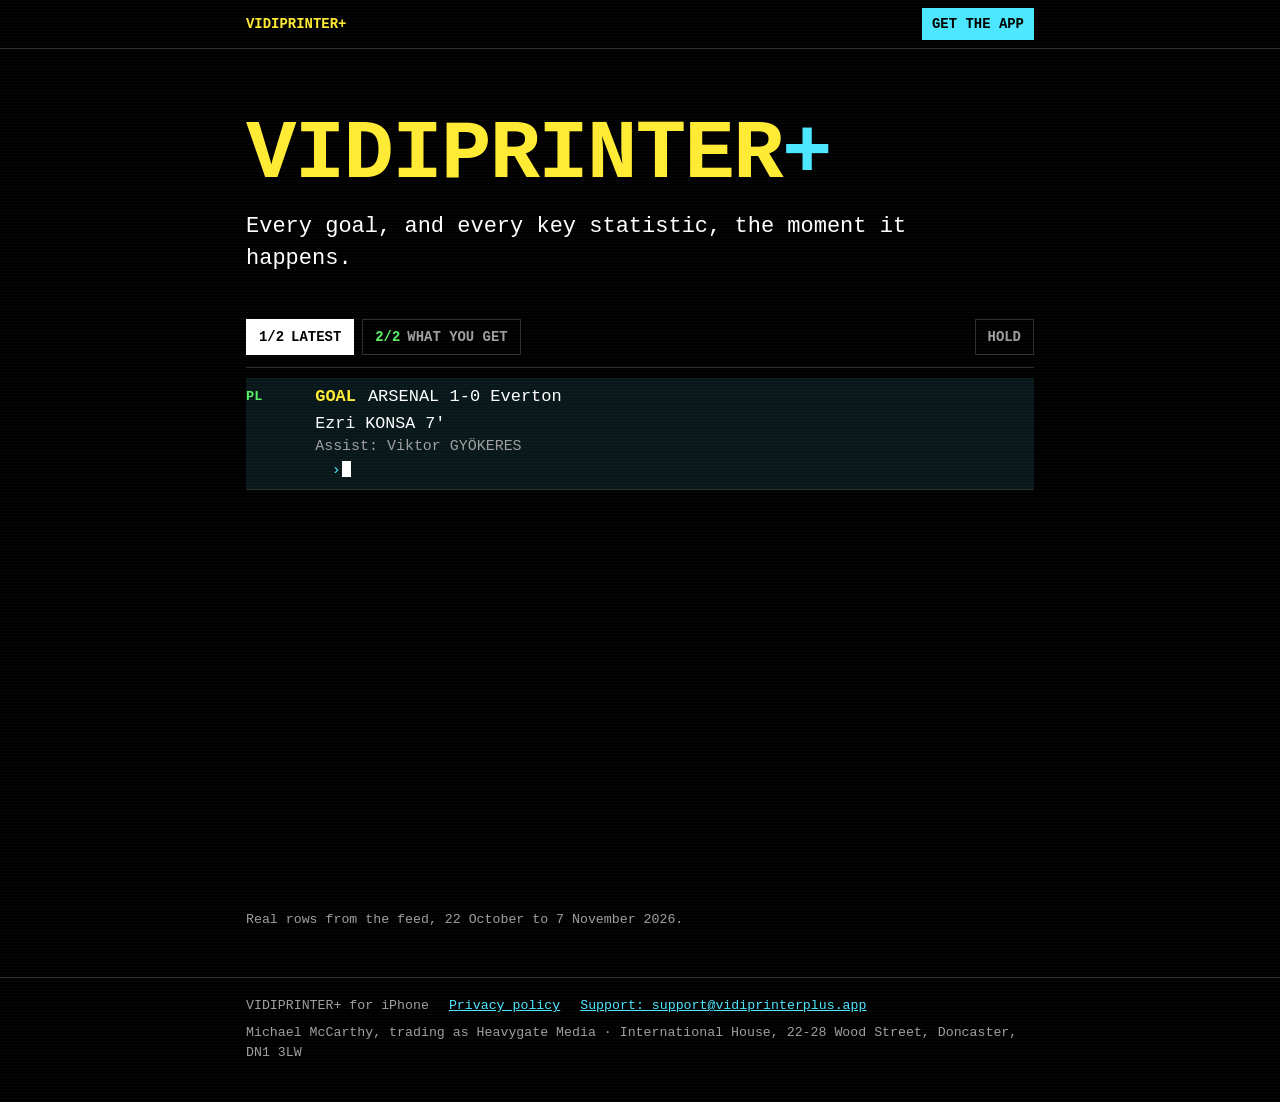
==== commit c889b311: "App Store link: buttons now say GET THE APP Vidiprinter+ 1.0 is live on the UK App Store (id68262466" ====
--- a/docs/index.html
+++ b/docs/index.html
@@ -18,7 +18,7 @@
 <header class="bar">
   <div class="wrap">
     <span class="name">VIDIPRINTER+</span>
-    <a class="get" href="#get">COMING SOON</a>
+    <a class="get" href="https://apps.apple.com/gb/app/vidiprinter/id6826246696">GET THE APP</a>
   </div>
 </header>
 
@@ -87,7 +87,7 @@
       </div>
 
       <div class="cta" id="get">
-        <a class="store soon" aria-disabled="true"><svg viewBox="0 0 24 24" aria-hidden="true"><path fill="currentColor" d="M16.4 12.6c0-2.5 2-3.6 2.1-3.7-1.2-1.7-3-1.9-3.6-2-1.5-.2-3 .9-3.8.9s-2-.9-3.3-.9c-1.7 0-3.3 1-4.2 2.5-1.8 3.1-.5 7.7 1.3 10.2.9 1.2 1.9 2.6 3.2 2.6 1.3-.1 1.8-.8 3.3-.8s2 .8 3.3.8c1.4 0 2.3-1.3 3.1-2.5 1-1.4 1.4-2.8 1.4-2.9 0 0-2.8-1.1-2.8-4.2zM13.9 5.1c.7-.8 1.2-2 1-3.1-1 0-2.2.7-2.9 1.5-.6.7-1.2 1.9-1 3 1.1.1 2.2-.6 2.9-1.4z"/></svg> COMING SOON TO THE APP STORE</a>
+        <a class="store" href="https://apps.apple.com/gb/app/vidiprinter/id6826246696"><svg viewBox="0 0 24 24" aria-hidden="true"><path fill="currentColor" d="M16.4 12.6c0-2.5 2-3.6 2.1-3.7-1.2-1.7-3-1.9-3.6-2-1.5-.2-3 .9-3.8.9s-2-.9-3.3-.9c-1.7 0-3.3 1-4.2 2.5-1.8 3.1-.5 7.7 1.3 10.2.9 1.2 1.9 2.6 3.2 2.6 1.3-.1 1.8-.8 3.3-.8s2 .8 3.3.8c1.4 0 2.3-1.3 3.1-2.5 1-1.4 1.4-2.8 1.4-2.9 0 0-2.8-1.1-2.8-4.2zM13.9 5.1c.7-.8 1.2-2 1-3.1-1 0-2.2.7-2.9 1.5-.6.7-1.2 1.9-1 3 1.1.1 2.2-.6 2.9-1.4z"/></svg> DOWNLOAD ON THE APP STORE</a>
         <p class="price">For iPhone. Vidiprinter+ is £1.99 a month or £7.99 a year.</p>
       </div>
     </section>
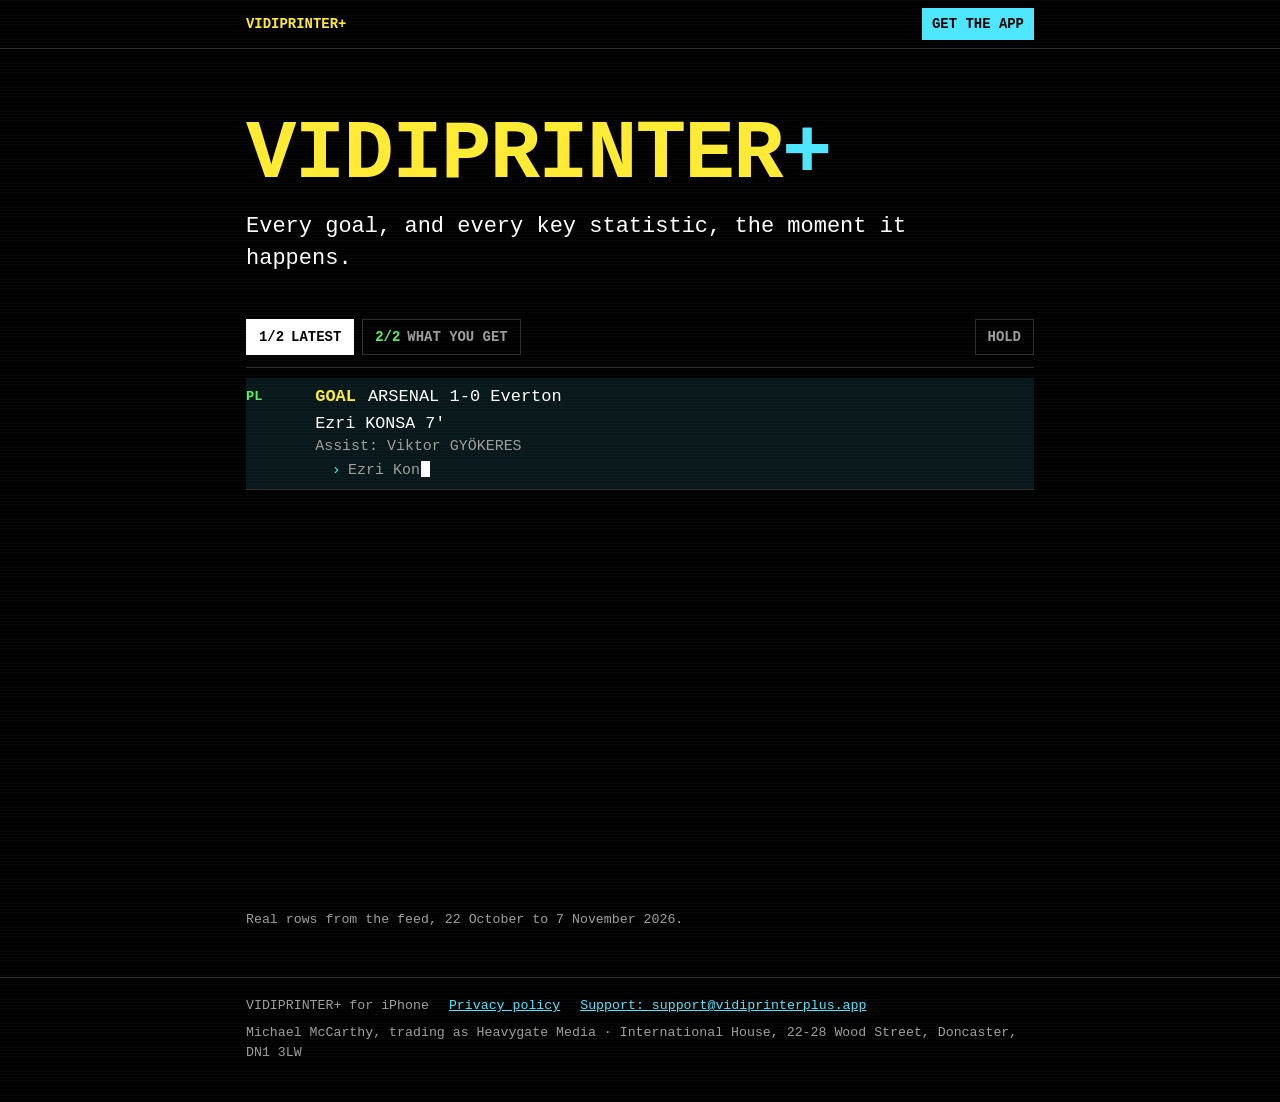
==== commit 1114abd1: "Use Apple's official App Store badge The main button drew the Apple logo in our own style, which App" ====
--- a/docs/index.html
+++ b/docs/index.html
@@ -10,7 +10,7 @@
 <meta property="og:title" content="Vidiprinter+">
 <meta property="og:description" content="Every goal, and every key statistic, the moment it happens.">
 <link rel="icon" href="data:image/svg+xml,%3Csvg xmlns='http://www.w3.org/2000/svg' viewBox='0 0 64 64'%3E%3Crect width='64' height='64' rx='12' fill='%23000'/%3E%3Ctext x='32' y='44' font-family='Menlo,monospace' font-weight='700' font-size='30' text-anchor='middle' fill='%23ffeb33'%3EV+%3C/text%3E%3C/svg%3E">
-<link rel="stylesheet" href="style.css?v=c1fd271449">
+<link rel="stylesheet" href="style.css?v=a823a380b0">
 <script>document.documentElement.classList.add("js");</script>
 </head>
 <body>
@@ -87,7 +87,7 @@
       </div>
 
       <div class="cta" id="get">
-        <a class="store" href="https://apps.apple.com/gb/app/vidiprinter/id6826246696"><svg viewBox="0 0 24 24" aria-hidden="true"><path fill="currentColor" d="M16.4 12.6c0-2.5 2-3.6 2.1-3.7-1.2-1.7-3-1.9-3.6-2-1.5-.2-3 .9-3.8.9s-2-.9-3.3-.9c-1.7 0-3.3 1-4.2 2.5-1.8 3.1-.5 7.7 1.3 10.2.9 1.2 1.9 2.6 3.2 2.6 1.3-.1 1.8-.8 3.3-.8s2 .8 3.3.8c1.4 0 2.3-1.3 3.1-2.5 1-1.4 1.4-2.8 1.4-2.9 0 0-2.8-1.1-2.8-4.2zM13.9 5.1c.7-.8 1.2-2 1-3.1-1 0-2.2.7-2.9 1.5-.6.7-1.2 1.9-1 3 1.1.1 2.2-.6 2.9-1.4z"/></svg> DOWNLOAD ON THE APP STORE</a>
+        <a class="badge" href="https://apps.apple.com/gb/app/vidiprinter/id6826246696"><img src="app-store-badge.svg" alt="Download on the App Store" width="144" height="48"></a>
         <p class="price">For iPhone. Vidiprinter+ is £1.99 a month or £7.99 a year.</p>
       </div>
     </section>
--- a/docs/style.css
+++ b/docs/style.css
@@ -165,14 +165,16 @@
 .cta { padding: 28px 0 10px; transition: opacity .4s; }
 .cta.wait { display: block !important; opacity: 0; visibility: hidden; }
 .store {
-  display: inline-flex; align-items: center; gap: 12px;
+  display: inline-block;
   background: var(--yellow); color: #000; text-decoration: none;
   font-weight: 800; font-size: 1.05em;
   padding: 14px 20px;
 }
 .store:hover, .store:focus-visible { background: var(--cyan); }
 .store.soon, .store.soon:hover { background: transparent; color: var(--yellow); border: 2px solid var(--yellow); cursor: default; }
-.store svg { width: 22px; height: 22px; flex: none; }
+/* Apple's badge, unaltered: at least 40px high, clear space of a quarter of its height. */
+.badge { display: inline-block; padding: 12px; margin: -12px; }
+.badge img { display: block; height: 48px; width: auto; }
 .price { color: var(--quiet); font-size: .85em; margin: 12px 0 0; }
 
 footer { border-top: 1px solid var(--sep); margin-top: 48px; padding: 18px 0 40px; color: var(--quiet); font-size: .78em; }
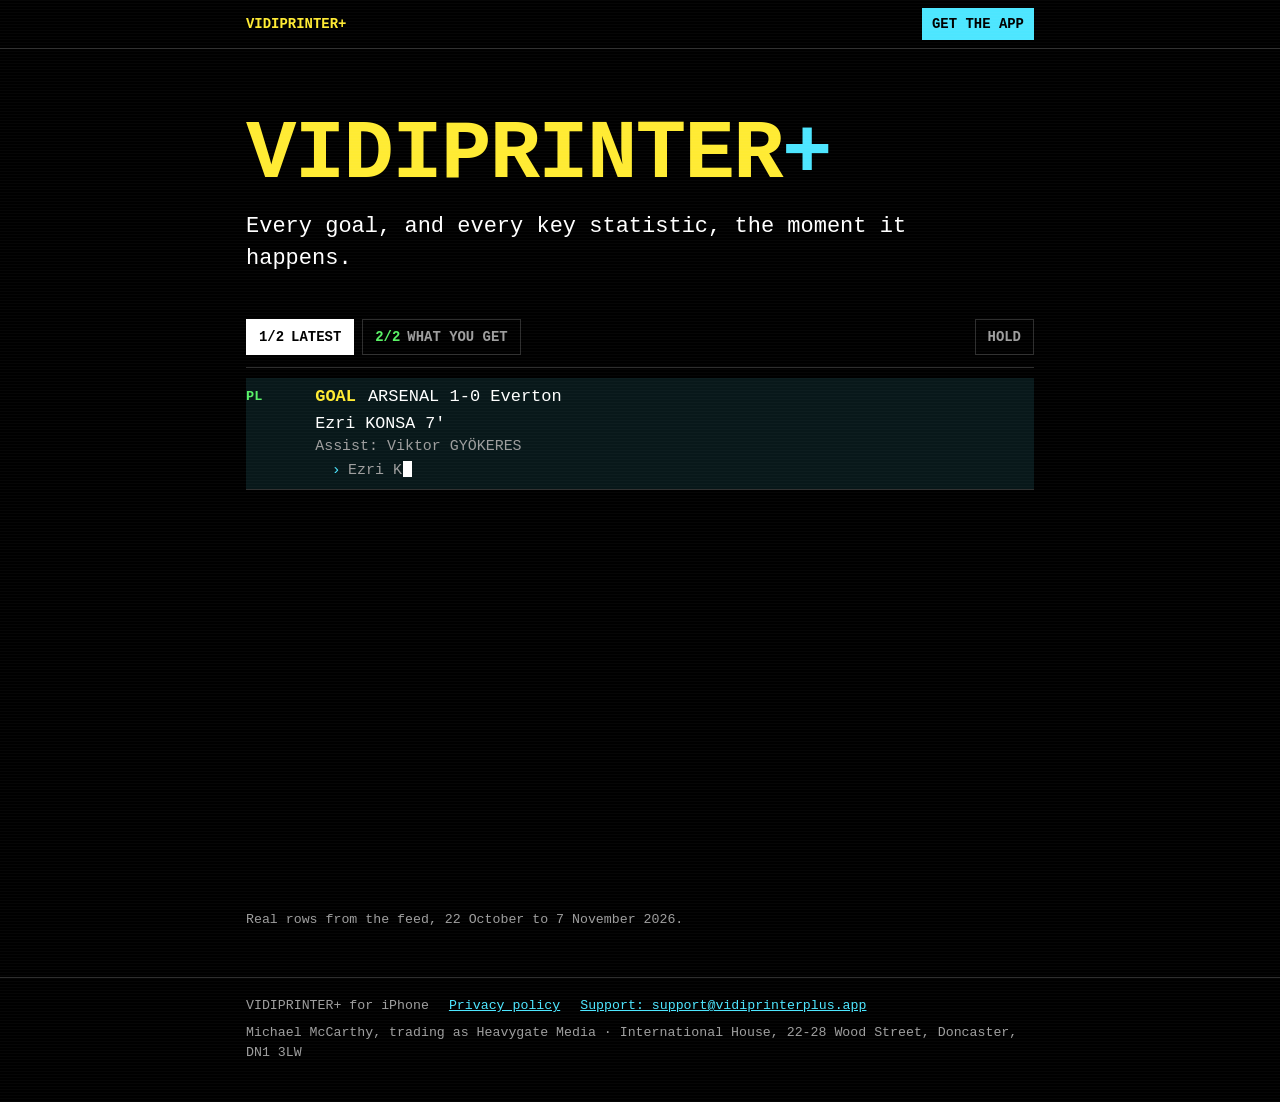
==== commit e1cbcad1: "SHARE feature: Settle the debate Co-Authored-By: Claude Opus 5.5 <noreply@anthropic.com>" ====
--- a/docs/index.html
+++ b/docs/index.html
@@ -70,7 +70,7 @@
 <h3>NO SPOILERS: Keep games out of your feed</h3><p>Streaming, or watching your game on delay? Hide your club&#x27;s matches from the vidiprinter feed so you never accidentally spoil the action.</p>
 <h3>MY CLUB: Your team, front and centre</h3><p>Follow as many clubs as you like.</p><p>Each one has its own page featuring detailed stats, results and fixtures.</p>
 <h3>TABLES: Standings, the way you want them</h3><p>Sort every league table by form, home and away record, goals for and against, xG, or between any two dates.</p>
-<h3>SHARE: Post the line, not a screenshot</h3><p>Any stat line becomes an image for sharing on social media.</p>
+<h3>SHARE: Settle the debate</h3><p>Every stat line can become an image ready for social media.</p>
 <h3>NO ADS: Just the football</h3><p>No banners, no pop-ups, no betting promos. Nothing between you and the scores.</p>
 <h3>FT: Football, top to bottom</h3><p>From the Premier League to the National League North and South in England, Women&#x27;s Super League, WSL 2 and domestic cups. Scottish Premiership to League Two, plus both cups.</p><p>Europe&#x27;s top leagues and cups, the Women&#x27;s Champions League and MLS.</p>
       </div>
@@ -81,7 +81,7 @@
 <div class="row"><span class="code">HIDE</span><div><div class="head"><span class="lab c-red">NO SPOILERS</span><span class="score">Keep games out of your feed</span></div><div class="ins"><span class="chev">›</span><span>Streaming, or watching your game on delay? Hide your club&#x27;s matches from the vidiprinter feed so you never accidentally spoil the action.</span></div></div></div>
 <div class="row"><span class="code">FAN</span><div><div class="head"><span class="lab c-green">MY CLUB</span><span class="score">Your team, front and centre</span></div><div class="ins"><span class="chev">›</span><span>Follow as many clubs as you like.</span></div><div class="ins"><span class="chev">›</span><span>Each one has its own page featuring detailed stats, results and fixtures.</span></div></div></div>
 <div class="row"><span class="code">TBL</span><div><div class="head"><span class="lab c-cyan">TABLES</span><span class="score">Standings, the way you want them</span></div><div class="ins"><span class="chev">›</span><span>Sort every league table by form, home and away record, goals for and against, xG, or between any two dates.</span></div></div></div>
-<div class="row"><span class="code">SHR</span><div><div class="head"><span class="lab c-yellow">SHARE</span><span class="score">Post the line, not a screenshot</span></div><div class="ins"><span class="chev">›</span><span>Any stat line becomes an image for sharing on social media.</span></div></div></div>
+<div class="row"><span class="code">SHR</span><div><div class="head"><span class="lab c-yellow">SHARE</span><span class="score">Settle the debate</span></div><div class="ins"><span class="chev">›</span><span>Every stat line can become an image ready for social media.</span></div></div></div>
 <div class="row"><span class="code">NIL</span><div><div class="head"><span class="lab c-magenta">NO ADS</span><span class="score">Just the football</span></div><div class="ins"><span class="chev">›</span><span>No banners, no pop-ups, no betting promos. Nothing between you and the scores.</span></div></div></div>
 <div class="row"><span class="code">ALL</span><div><div class="head"><span class="lab c-cyan">FT</span><span class="score">Football, top to bottom</span></div><div class="ins"><span class="chev">›</span><span>From the Premier League to the National League North and South in England, Women&#x27;s Super League, WSL 2 and domestic cups. Scottish Premiership to League Two, plus both cups.</span></div><div class="ins"><span class="chev">›</span><span>Europe&#x27;s top leagues and cups, the Women&#x27;s Champions League and MLS.</span></div></div></div>
       </div>
